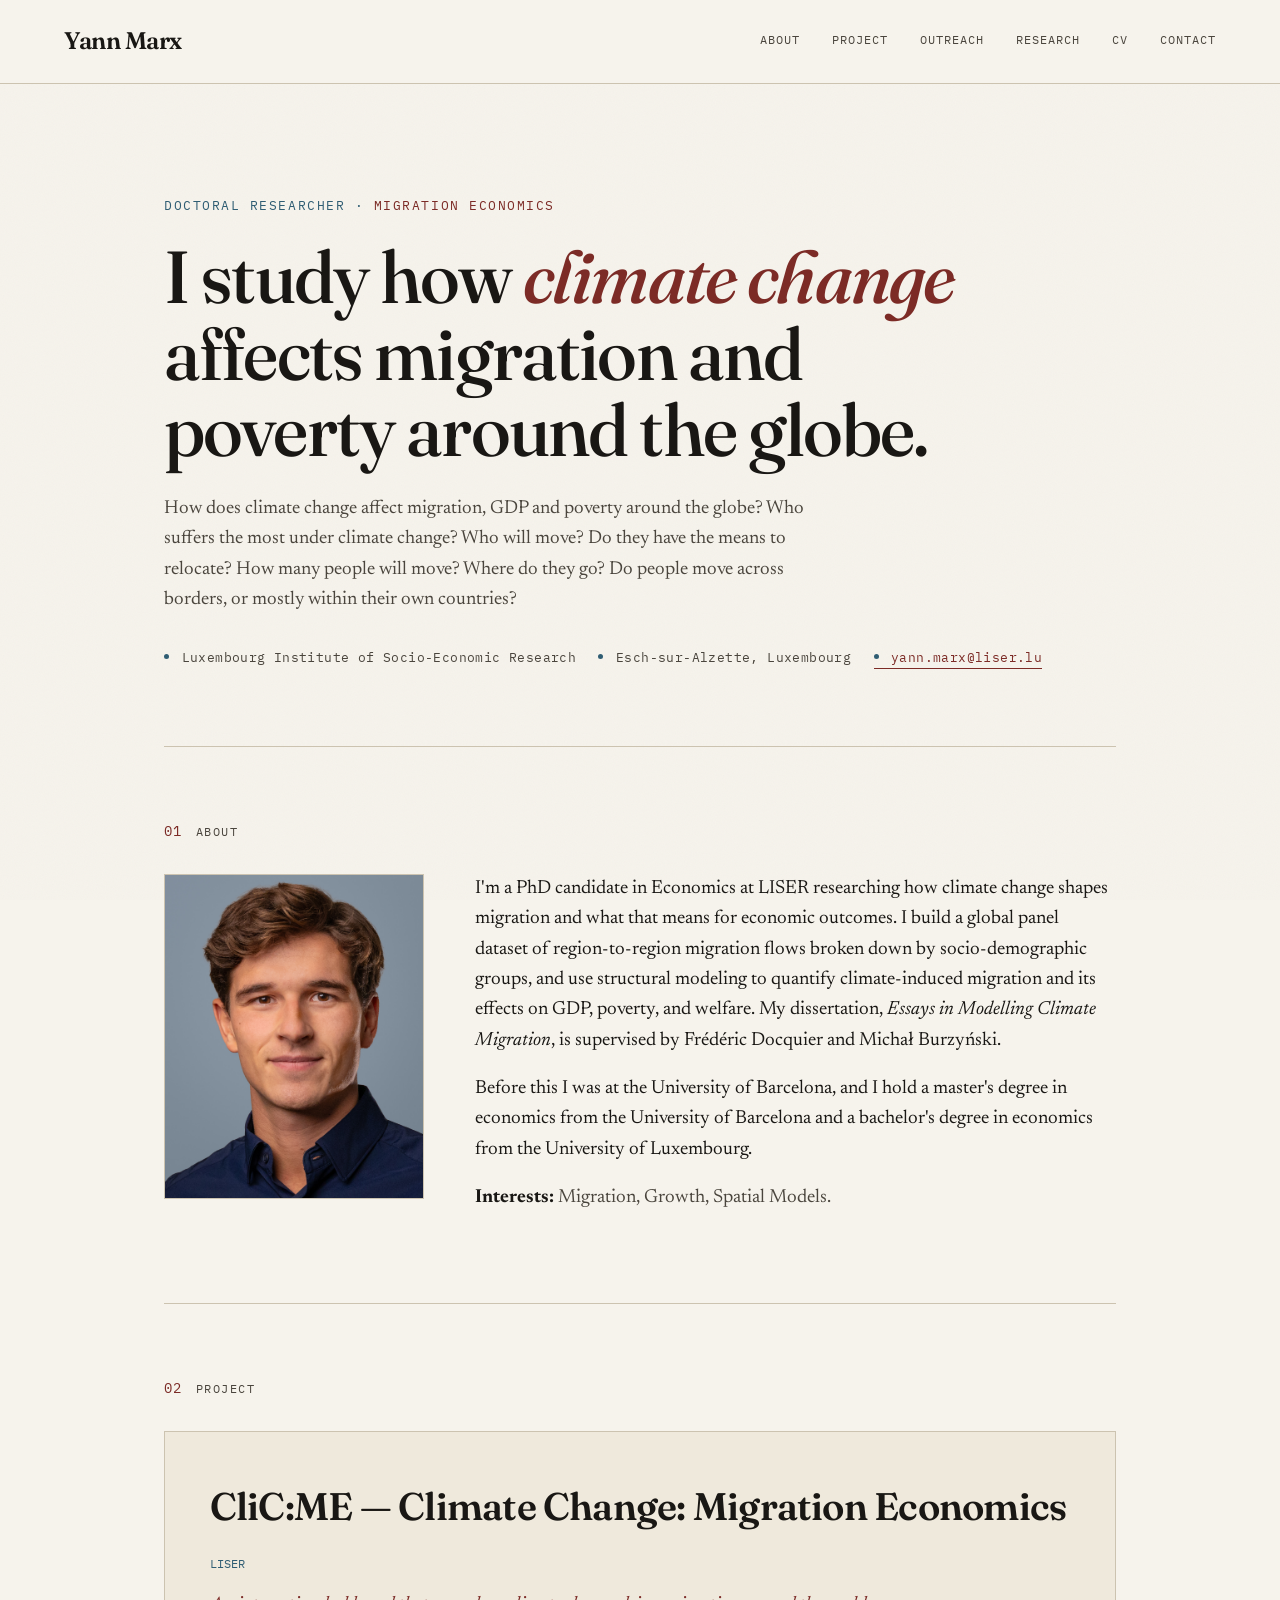
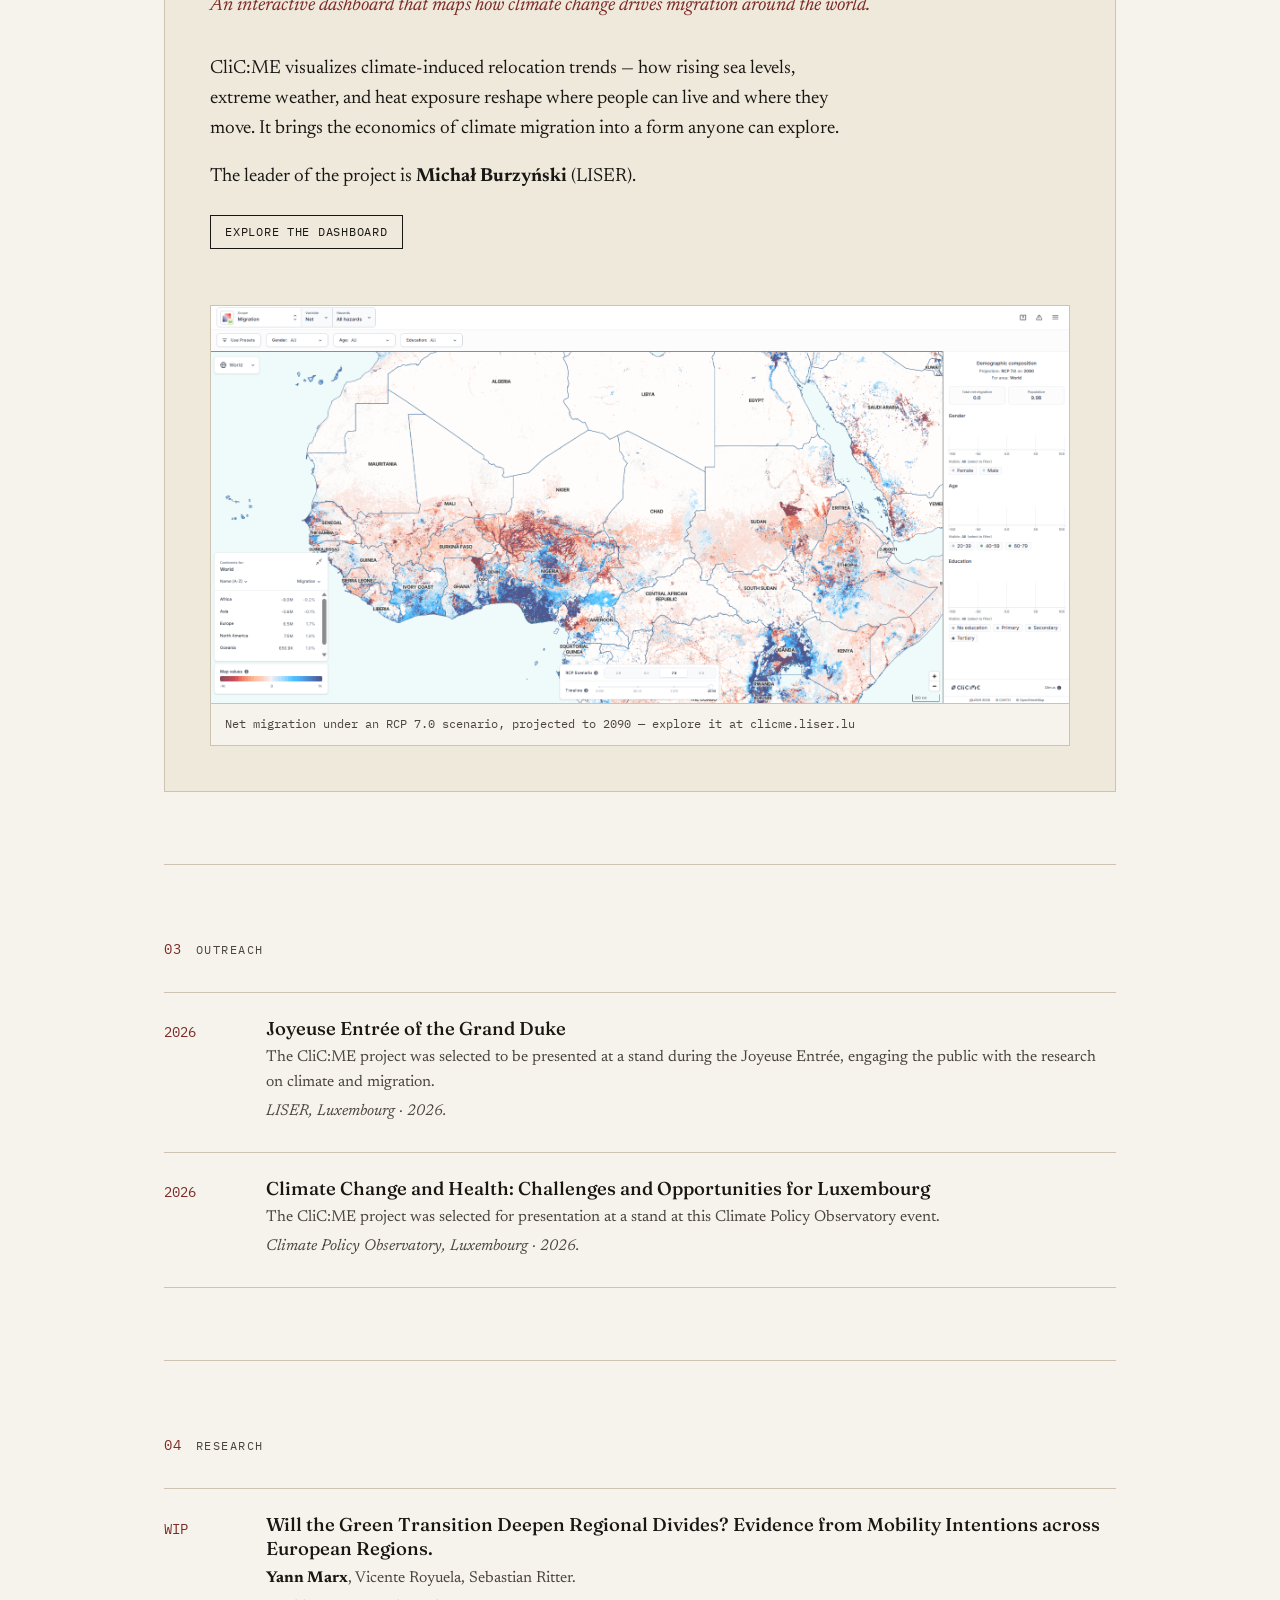
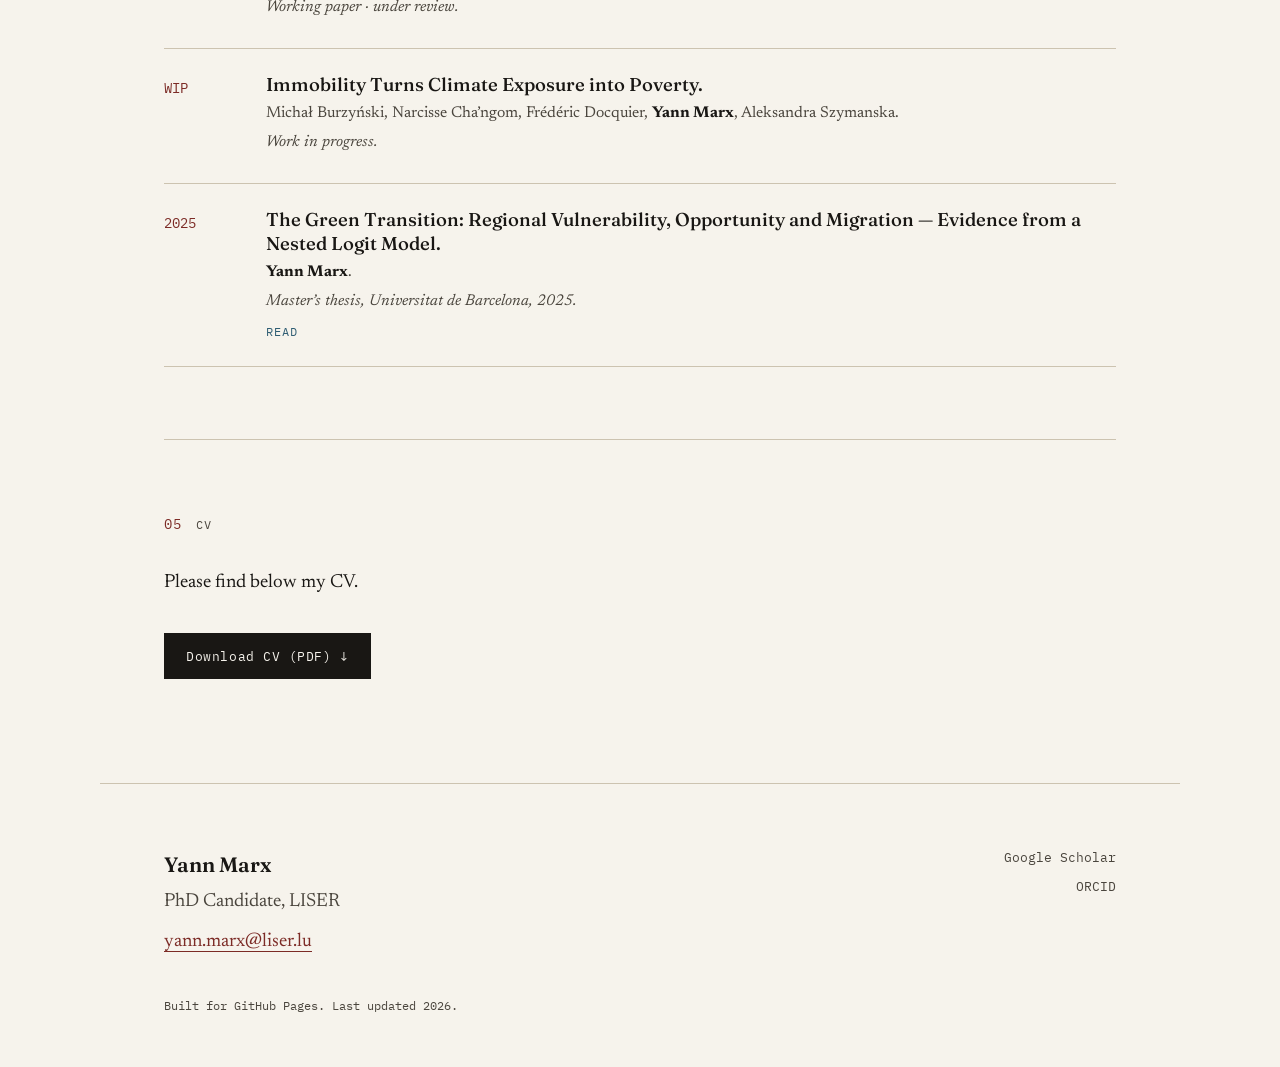
==== index.html @ b80917eb "Update project leader description in index.html" ====
<!DOCTYPE html>
<html lang="en">
<head>
  <meta charset="UTF-8" />
  <meta name="viewport" content="width=device-width, initial-scale=1.0" />
  <title>Yann Marx — Research</title>
  <meta name="description" content="Academic profile and research of Yann Marx." />
  <link rel="preconnect" href="https://fonts.googleapis.com" />
  <link rel="preconnect" href="https://fonts.gstatic.com" crossorigin />
  <link href="https://fonts.googleapis.com/css2?family=Fraunces:opsz,wght@9..144,400;9..144,500;9..144,600&family=Newsreader:ital,opsz,wght@0,6..72,400;0,6..72,500;1,6..72,400&family=IBM+Plex+Mono:wght@400;500&display=swap" rel="stylesheet" />
  <link rel="stylesheet" href="assets/css/style.css" />
</head>
<body>
  <div class="grain" aria-hidden="true"></div>

  <header class="site-head">
    <a class="wordmark" href="#top">Yann Marx<span class="dot"></span></a>
    <nav class="nav">
      <a href="#about">About</a>
      <a href="#project">Project</a>
      <a href="#outreach">Outreach</a>
      <a href="#publications">Research</a>
      <a href="#cv">CV</a>
      <a href="#contact">Contact</a>
    </nav>
  </header>

  <main id="top">

    <!-- HERO -->
    <section class="hero">
      <p class="eyebrow">Doctoral Researcher &middot; <span class="field">Migration Economics</span></p>
      <h1 class="display">
        I study how <em>climate&nbsp;change</em><br />
        affects migration and poverty around the globe.
      </h1>
      <p class="lede">
        How does climate change affect migration, GDP and poverty around the globe? Who suffers the most under climate change? Who will move? Do they have the means to relocate? How many people will move? Where do they go? Do people move across borders, or mostly within their own countries?
      </p>
      <div class="hero-meta">
        <span class="meta-item">Luxembourg Institute of Socio-Economic Research </span>
        <span class="meta-item">Esch-sur-Alzette, Luxembourg</span>
        <a class="meta-item link" href="mailto:yann.marx@liser.lu">yann.marx@liser.lu</a>
      </div>
    </section>

    <!-- ABOUT -->
    <section id="about" class="block">
      <div class="block-label"><span>01</span> About</div>
      <div class="block-body two-col">
        <div class="portrait">
          <img src="assets/img/portrait.jpg" alt="Portrait of Yann Marx" onerror="this.style.display='none';this.parentNode.classList.add('portrait--empty')" />
          <span class="portrait-fallback">Your photo &rarr;<br />assets/img/portrait.jpg</span>
        </div>
        <div class="prose">
          <p>
            I'm a PhD candidate in Economics at LISER researching how climate change shapes migration and what that means for economic outcomes.
            I build a global panel dataset of region-to-region migration flows broken down by socio-demographic groups, and use structural modeling to quantify climate-induced migration and its effects on GDP, poverty, and welfare.
            My dissertation, <em>Essays in Modelling Climate Migration</em>, is supervised by Fr&eacute;d&eacute;ric Docquier and Micha&#322; Burzy&#324;ski.
          </p>
          <p>
            Before this I was at the University of Barcelona, and I hold a master's degree in
            economics from the University of Barcelona and a bachelor's degree in economics from the University of Luxembourg.
          </p>
          <p class="interests">
            <strong>Interests:</strong> Migration, Growth, Spatial Models.
          </p>
        </div>
      </div>
    </section>

    <!-- FEATURED PROJECT -->
    <section id="project" class="block block--feature">
      <div class="block-label"><span>02</span> Project</div>
      <div class="feature-card">
        <div class="feature-head">
          <h2>CliC:ME &mdash; Climate Change: Migration Economics</h2>
          <p class="feature-status">LISER</p>
        </div>
        <p class="feature-lede">
          An interactive dashboard that maps how climate change drives migration around the world.
        </p>
        <div class="prose feature-prose">
          <p>
            CliC:ME visualizes climate-induced relocation trends &mdash; how rising sea
            levels, extreme weather, and heat exposure reshape where people can live and
            where they move. It brings the economics of climate migration into a form
            anyone can explore.
          </p>
          <p>
            The leader of the project is <strong>Micha&#322; Burzy&#324;ski</strong> (LISER).
          </p>
          <div class="feature-links">
            <a class="pill" href="https://clicme.liser.lu/">Explore the dashboard</a>
          </div>
        </div>
        <figure class="feature-figure feature-figure--wide">
          <a href="https://clicme.liser.lu/">
            <img src="assets/img/clicme.jpg" alt="The CliC:ME dashboard showing net migration across Africa under an RCP 7.0 climate scenario" onerror="this.parentNode.parentNode.classList.add('figure--empty')" />
          </a>
          <figcaption>Net migration under an RCP&nbsp;7.0 scenario, projected to 2090 &mdash; explore it at clicme.liser.lu</figcaption>
        </figure>
      </div>
    </section>

    <!-- OUTREACH -->
    <section id="outreach" class="block">
      <div class="block-label"><span>03</span> Outreach</div>
      <ol class="pub-list">
        <li class="pub media-item">
          <span class="pub-year">2026</span>
          <div class="pub-body">
            <p class="pub-title">Joyeuse Entr&eacute;e of the Grand Duke</p>
            <p class="pub-authors">The CliC:ME project was selected to be presented at a stand during the Joyeuse Entr&eacute;e, engaging the public with the research on climate and migration.</p>
            <p class="pub-venue">LISER, Luxembourg &middot; 2026.</p>
          </div>
        </li>
        <li class="pub media-item">
          <span class="pub-year">2026</span>
          <div class="pub-body">
            <p class="pub-title">Climate Change and Health: Challenges and Opportunities for Luxembourg</p>
            <p class="pub-authors">The CliC:ME project was selected for presentation at a stand at this Climate Policy Observatory event.</p>
            <p class="pub-venue">Climate Policy Observatory, Luxembourg &middot; 2026.</p>
          </div>
        </li>
      </ol>
    </section>

    <!-- PUBLICATIONS -->
    <section id="publications" class="block">
      <div class="block-label"><span>04</span> Research</div>
      <ol class="pub-list">
        <li class="pub">
          <span class="pub-year">WIP</span>
          <div class="pub-body">
            <p class="pub-title">Will the Green Transition Deepen Regional Divides? Evidence from Mobility Intentions across European Regions.</p>
            <p class="pub-authors"><strong>Yann Marx</strong>, Vicente Royuela, Sebastian Ritter.</p>
            <p class="pub-venue">Working paper &middot; under review.</p>
          </div>
        </li>
        <li class="pub">
          <span class="pub-year">WIP</span>
          <div class="pub-body">
            <p class="pub-title">Immobility Turns Climate Exposure into Poverty.</p>
            <p class="pub-authors">Micha&#322; Burzy&#324;ski, Narcisse Cha&rsquo;ngom, Fr&eacute;d&eacute;ric Docquier, <strong>Yann Marx</strong>, Aleksandra Szymanska.</p>
            <p class="pub-venue">Work in progress.</p>
          </div>
        </li>
        <li class="pub">
          <span class="pub-year">2025</span>
          <div class="pub-body">
            <p class="pub-title">The Green Transition: Regional Vulnerability, Opportunity and Migration &mdash; Evidence from a Nested Logit Model.</p>
            <p class="pub-authors"><strong>Yann Marx</strong>.</p>
            <p class="pub-venue">Master&rsquo;s thesis, Universitat de Barcelona, 2025.</p>
            <div class="pub-links"><a href="https://hdl.handle.net/2445/221702">Read</a></div>
          </div>
        </li>
      </ol>
    </section>

    <!-- CV -->
    <section id="cv" class="block block--cv">
      <div class="block-label"><span>05</span> CV</div>
      <div class="block-body">
        <p class="prose">
          Please find below my CV.
        </p>
        <a class="download" href="assets/pdf/cv.pdf">Download CV (PDF) &darr;</a>
      </div>
    </section>

  </main>

  <footer id="contact" class="site-foot">
    <div class="foot-grid">
      <div>
        <p class="foot-name">Yann Marx</p>
        <p class="foot-line">PhD Candidate, LISER</p>
        <a class="foot-mail" href="mailto:yann.marx@liser.lu">yann.marx@liser.lu</a>
      </div>
      <nav class="foot-links">
        <a href="https://scholar.google.com/citations?user=q0lCUNcAAAAJ&hl=en">Google Scholar</a>
        <a href="https://orcid.org/0009-0007-8915-7512">ORCID</a>
      </nav>
    </div>
    <p class="colophon">Built for GitHub Pages. Last updated 2026.</p>
  </footer>

  <script>
    document.querySelectorAll('.nav a, .foot-links a[href^="#"]').forEach(a => {
      a.addEventListener('click', e => {
        const id = a.getAttribute('href');
        if (id.length > 1 && document.querySelector(id)) {
          e.preventDefault();
          document.querySelector(id).scrollIntoView({ behavior: 'smooth' });
        }
      });
    });
  </script>
</body>
</html>
---- assets/css/style.css ----
/* ============================================================
   Palette — "field notebook": ink, oxblood, paper, sky-marginalia
   ============================================================ */
:root {
  --paper:      #f6f3ec;
  --paper-2:    #efe9dc;
  --ink:        #191714;
  --ink-soft:   #4a453d;
  --oxblood:    #7c2b26;
  --marginalia: #2f5d73;
  --rule:       #ccc3b0;
  --measure:    64ch;
}

* { box-sizing: border-box; }

html { scroll-behavior: smooth; }

body {
  margin: 0;
  background: var(--paper);
  color: var(--ink);
  font-family: "Newsreader", Georgia, serif;
  font-size: 19px;
  line-height: 1.6;
  -webkit-font-smoothing: antialiased;
}

/* subtle paper grain */
.grain {
  position: fixed; inset: 0; pointer-events: none; z-index: 0; opacity: .035;
  background-image: url("data:image/svg+xml,%3Csvg xmlns='http://www.w3.org/2000/svg' width='120' height='120'%3E%3Cfilter id='n'%3E%3CfeTurbulence type='fractalNoise' baseFrequency='.9' numOctaves='2'/%3E%3C/filter%3E%3Crect width='100%25' height='100%25' filter='url(%23n)'/%3E%3C/svg%3E");
}

main, .site-head, .site-foot { position: relative; z-index: 1; }

/* ---------- Header ---------- */
.site-head {
  display: flex; align-items: center; justify-content: space-between;
  padding: 1.4rem clamp(1.2rem, 5vw, 4rem);
  border-bottom: 1px solid var(--rule);
  position: sticky; top: 0;
  background: color-mix(in oklab, var(--paper) 88%, transparent);
  backdrop-filter: blur(6px);
}
.wordmark {
  font-family: "Fraunces", serif; font-weight: 600; font-size: 1.5rem;
  letter-spacing: -.02em; color: var(--ink); text-decoration: none;
}
.wordmark .dot { color: var(--oxblood); }
.nav { display: flex; gap: clamp(.9rem, 2.5vw, 2rem); flex-wrap: wrap; }
.nav a {
  font-family: "IBM Plex Mono", monospace; font-size: .78rem;
  text-transform: uppercase; letter-spacing: .08em;
  color: var(--ink-soft); text-decoration: none; padding-bottom: 2px;
  border-bottom: 1px solid transparent; transition: .2s;
}
.nav a:hover { color: var(--oxblood); border-color: var(--oxblood); }

/* ---------- Layout shell ---------- */
main { max-width: 1080px; margin: 0 auto; padding: 0 clamp(1.2rem, 5vw, 4rem); }

/* ---------- Hero ---------- */
.hero { padding: clamp(3.5rem, 9vw, 7rem) 0 clamp(3rem, 6vw, 5rem); }
.eyebrow {
  font-family: "IBM Plex Mono", monospace; font-size: .8rem;
  text-transform: uppercase; letter-spacing: .12em; color: var(--marginalia);
  margin: 0 0 1.4rem;
}
.eyebrow .field { color: var(--oxblood); }
.display {
  font-family: "Fraunces", serif; font-weight: 500;
  font-size: clamp(2.4rem, 6.5vw, 4.6rem); line-height: 1.04;
  letter-spacing: -.025em; margin: 0 0 1.6rem; max-width: 18ch;
}
.display em { font-style: italic; color: var(--oxblood); }
.lede { max-width: var(--measure); font-size: 1.18rem; color: var(--ink-soft); margin: 0 0 2rem; }
.hero-meta { display: flex; flex-wrap: wrap; gap: 1.4rem; }
.meta-item {
  font-family: "IBM Plex Mono", monospace; font-size: .82rem;
  letter-spacing: .03em; color: var(--ink-soft);
  padding-left: 1.1rem; position: relative;
}
.meta-item::before { content: ""; position: absolute; left: 0; top: .55em; width: 5px; height: 5px; background: var(--marginalia); border-radius: 50%; }
.meta-item.link { color: var(--oxblood); text-decoration: none; border-bottom: 1px solid currentColor; }

/* ---------- Blocks ---------- */
.block { padding: clamp(2.6rem, 6vw, 4.5rem) 0; border-top: 1px solid var(--rule); }
.block-label {
  font-family: "IBM Plex Mono", monospace; font-size: .78rem;
  text-transform: uppercase; letter-spacing: .12em; color: var(--ink-soft);
  margin-bottom: 2rem; display: flex; align-items: baseline; gap: .8rem;
}
.block-label span { color: var(--oxblood); font-size: .9rem; }
.prose { max-width: var(--measure); }
.prose p { margin: 0 0 1.1rem; }
.interests { font-family: "Newsreader", serif; color: var(--ink-soft); }
.interests strong { color: var(--ink); }

/* two-column about */
.two-col { display: grid; grid-template-columns: minmax(0, 260px) 1fr; gap: clamp(1.5rem, 4vw, 3.5rem); align-items: start; }
.portrait { position: relative; aspect-ratio: 4/5; background: var(--paper-2); border: 1px solid var(--rule); overflow: hidden; }
.portrait img { width: 100%; height: 100%; object-fit: cover; display: block; }
.portrait-fallback {
  position: absolute; inset: 0; display: none; align-items: center; justify-content: center; text-align: center;
  font-family: "IBM Plex Mono", monospace; font-size: .72rem; color: var(--ink-soft); padding: 1rem; line-height: 1.6;
}
.portrait--empty .portrait-fallback { display: flex; }

/* ---------- Featured project ---------- */
.block--feature .feature-card {
  background: var(--paper-2); border: 1px solid var(--rule);
  padding: clamp(1.6rem, 4vw, 2.8rem);
}
.feature-head { display: flex; align-items: baseline; justify-content: space-between; gap: 1rem; flex-wrap: wrap; }
.feature-head h2 { font-family: "Fraunces", serif; font-weight: 600; font-size: clamp(1.6rem, 3.5vw, 2.4rem); letter-spacing: -.02em; margin: 0; }
.feature-status { font-family: "IBM Plex Mono", monospace; font-size: .78rem; color: var(--marginalia); margin: 0; }
.feature-lede { font-size: 1.24rem; font-style: italic; color: var(--oxblood); max-width: var(--measure); margin: 1rem 0 2rem; }
.feature-grid { display: grid; grid-template-columns: 1fr 1fr; gap: clamp(1.5rem, 4vw, 3rem); align-items: start; }
.feature-links { display: flex; gap: .6rem; flex-wrap: wrap; margin-top: 1.4rem; }
.pill {
  font-family: "IBM Plex Mono", monospace; font-size: .76rem; text-transform: uppercase; letter-spacing: .06em;
  text-decoration: none; color: var(--ink); border: 1px solid var(--ink); padding: .4rem .9rem; transition: .2s;
}
.pill:hover { background: var(--ink); color: var(--paper); }
.feature-figure { margin: 0; border: 1px solid var(--rule); background: var(--paper); }
.feature-figure img { width: 100%; display: block; }
.feature-figure figcaption { font-family: "IBM Plex Mono", monospace; font-size: .72rem; color: var(--ink-soft); padding: .7rem .9rem; border-top: 1px solid var(--rule); }
.figure--empty img { display: none; }
.figure--empty figcaption { min-height: 160px; display: flex; align-items: center; }

/* ---------- Publications ---------- */
.pub-list { list-style: none; margin: 0; padding: 0; }
.pub { display: grid; grid-template-columns: 5rem 1fr; gap: 1.4rem; padding: 1.5rem 0; border-bottom: 1px solid var(--rule); }
.pub:first-child { border-top: 1px solid var(--rule); }
.pub-year { font-family: "IBM Plex Mono", monospace; font-size: .9rem; color: var(--oxblood); padding-top: .2rem; }
.pub-body p { margin: 0 0 .25rem; }
.pub-title { font-family: "Fraunces", serif; font-weight: 500; font-size: 1.16rem; line-height: 1.3; }
.pub-authors { color: var(--ink-soft); font-size: .98rem; }
.pub-authors strong { color: var(--ink); }
.pub-venue { font-style: italic; color: var(--ink-soft); font-size: .98rem; }
.pub-links { display: flex; gap: 1rem; margin-top: .5rem; }
.pub-links a { font-family: "IBM Plex Mono", monospace; font-size: .74rem; text-transform: uppercase; letter-spacing: .06em; color: var(--marginalia); text-decoration: none; border-bottom: 1px solid transparent; }
.pub-links a:hover { border-color: var(--marginalia); }

/* ---------- CV ---------- */
.download {
  display: inline-block; margin-top: 1rem; font-family: "IBM Plex Mono", monospace;
  font-size: .82rem; letter-spacing: .04em; text-decoration: none;
  color: var(--paper); background: var(--ink); padding: .8rem 1.4rem; transition: .2s;
}
.download:hover { background: var(--oxblood); }

/* ---------- Footer ---------- */
.site-foot { border-top: 1px solid var(--rule); margin-top: 2rem; padding: clamp(2.5rem, 6vw, 4rem) clamp(1.2rem, 5vw, 4rem) 2.5rem; max-width: 1080px; margin-left: auto; margin-right: auto; }
.foot-grid { display: flex; justify-content: space-between; gap: 2rem; flex-wrap: wrap; }
.foot-name { font-family: "Fraunces", serif; font-weight: 600; font-size: 1.3rem; margin: 0 0 .3rem; }
.foot-line { color: var(--ink-soft); margin: 0 0 .6rem; }
.foot-mail { color: var(--oxblood); text-decoration: none; border-bottom: 1px solid currentColor; }
.foot-links { display: flex; flex-direction: column; gap: .5rem; align-items: flex-end; }
.foot-links a { font-family: "IBM Plex Mono", monospace; font-size: .8rem; color: var(--ink-soft); text-decoration: none; }
.foot-links a:hover { color: var(--oxblood); }
.colophon { font-family: "IBM Plex Mono", monospace; font-size: .72rem; color: var(--ink-soft); margin-top: 2.5rem; }

/* ---------- Responsive ---------- */
@media (max-width: 720px) {
  body { font-size: 18px; }
  .two-col { grid-template-columns: 1fr; }
  .portrait { max-width: 220px; }
  .feature-grid { grid-template-columns: 1fr; }
  .pub { grid-template-columns: 3.5rem 1fr; gap: 1rem; }
  .foot-links { align-items: flex-start; }
}

@media (prefers-reduced-motion: reduce) {
  html { scroll-behavior: auto; }
  * { transition: none !important; }
}

/* keyboard focus */
a:focus-visible { outline: 2px solid var(--marginalia); outline-offset: 3px; }

/* full-width figure inside a feature card */
.feature-prose { max-width: var(--measure); }
.feature-figure--wide { margin-top: 3.5rem; }
.feature-figure--wide img { width: 100%; height: auto; display: block; }
.feature-figure--wide a { display: block; }
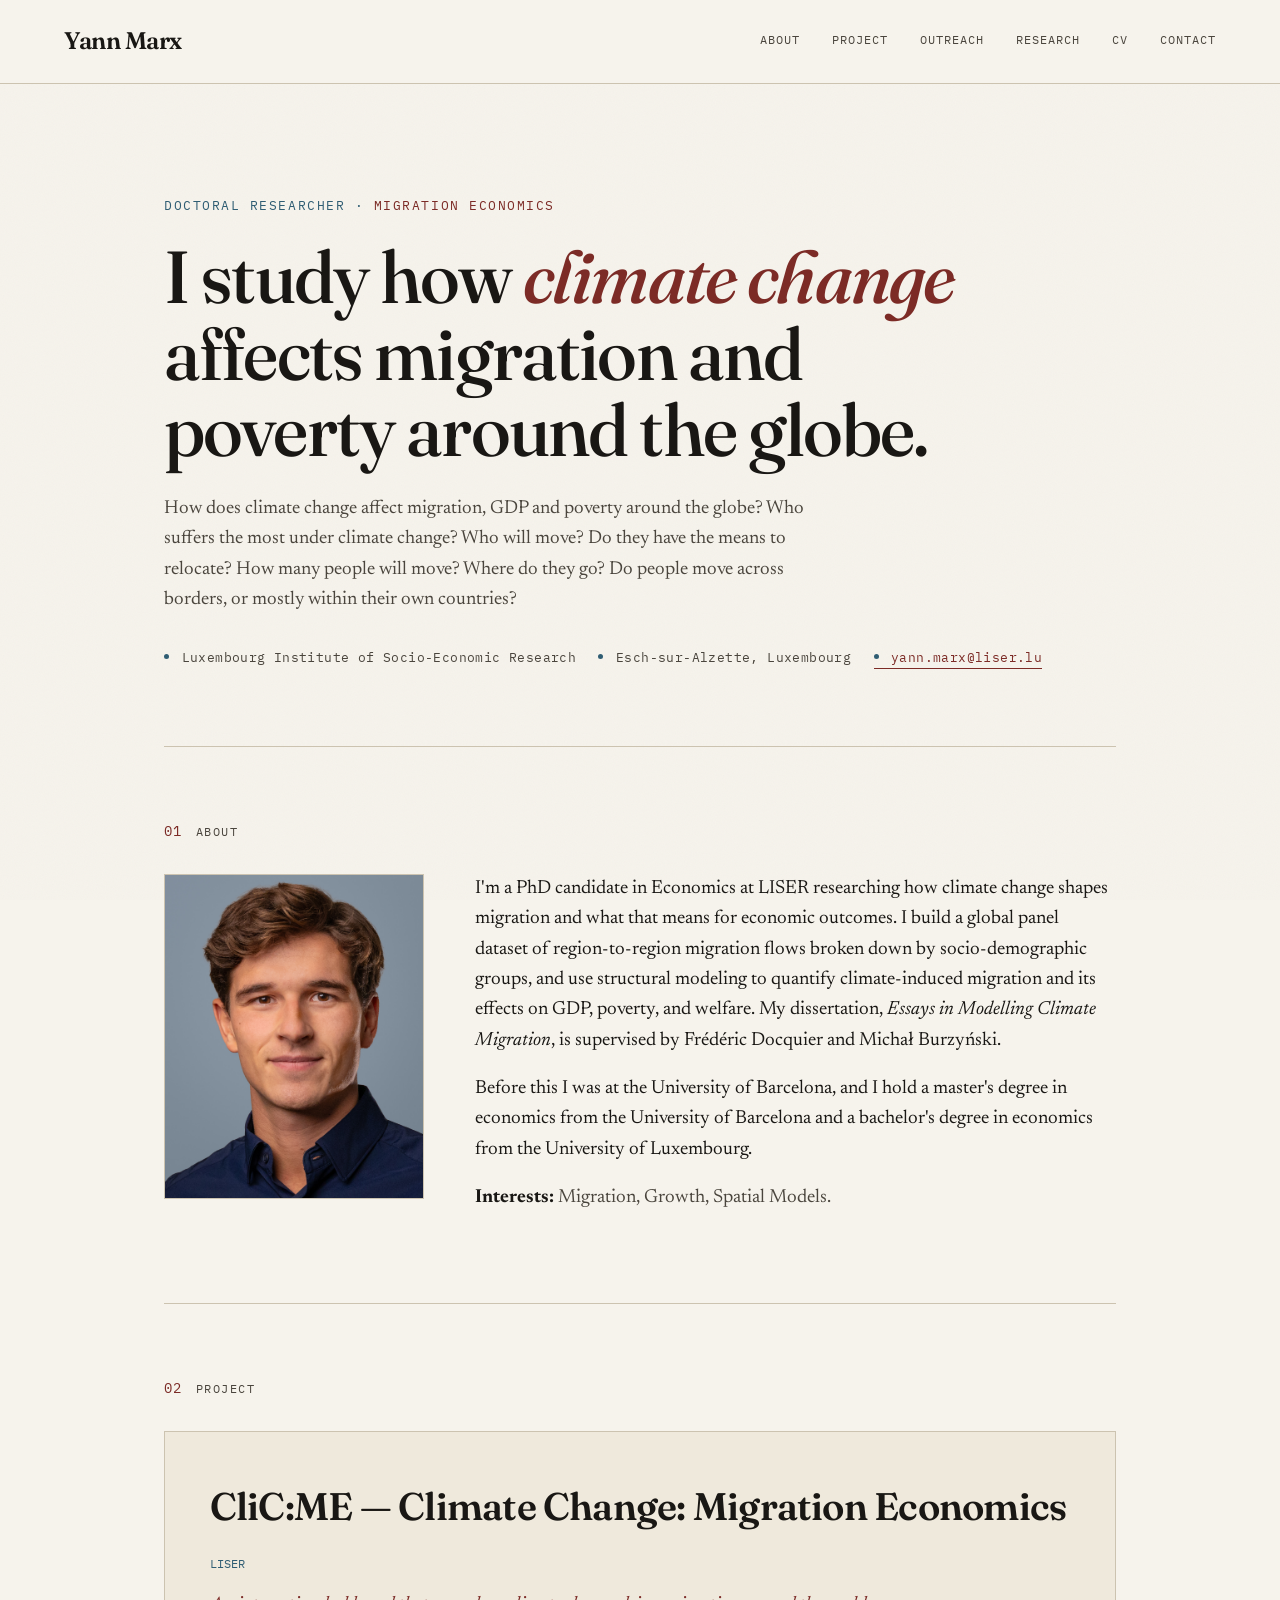
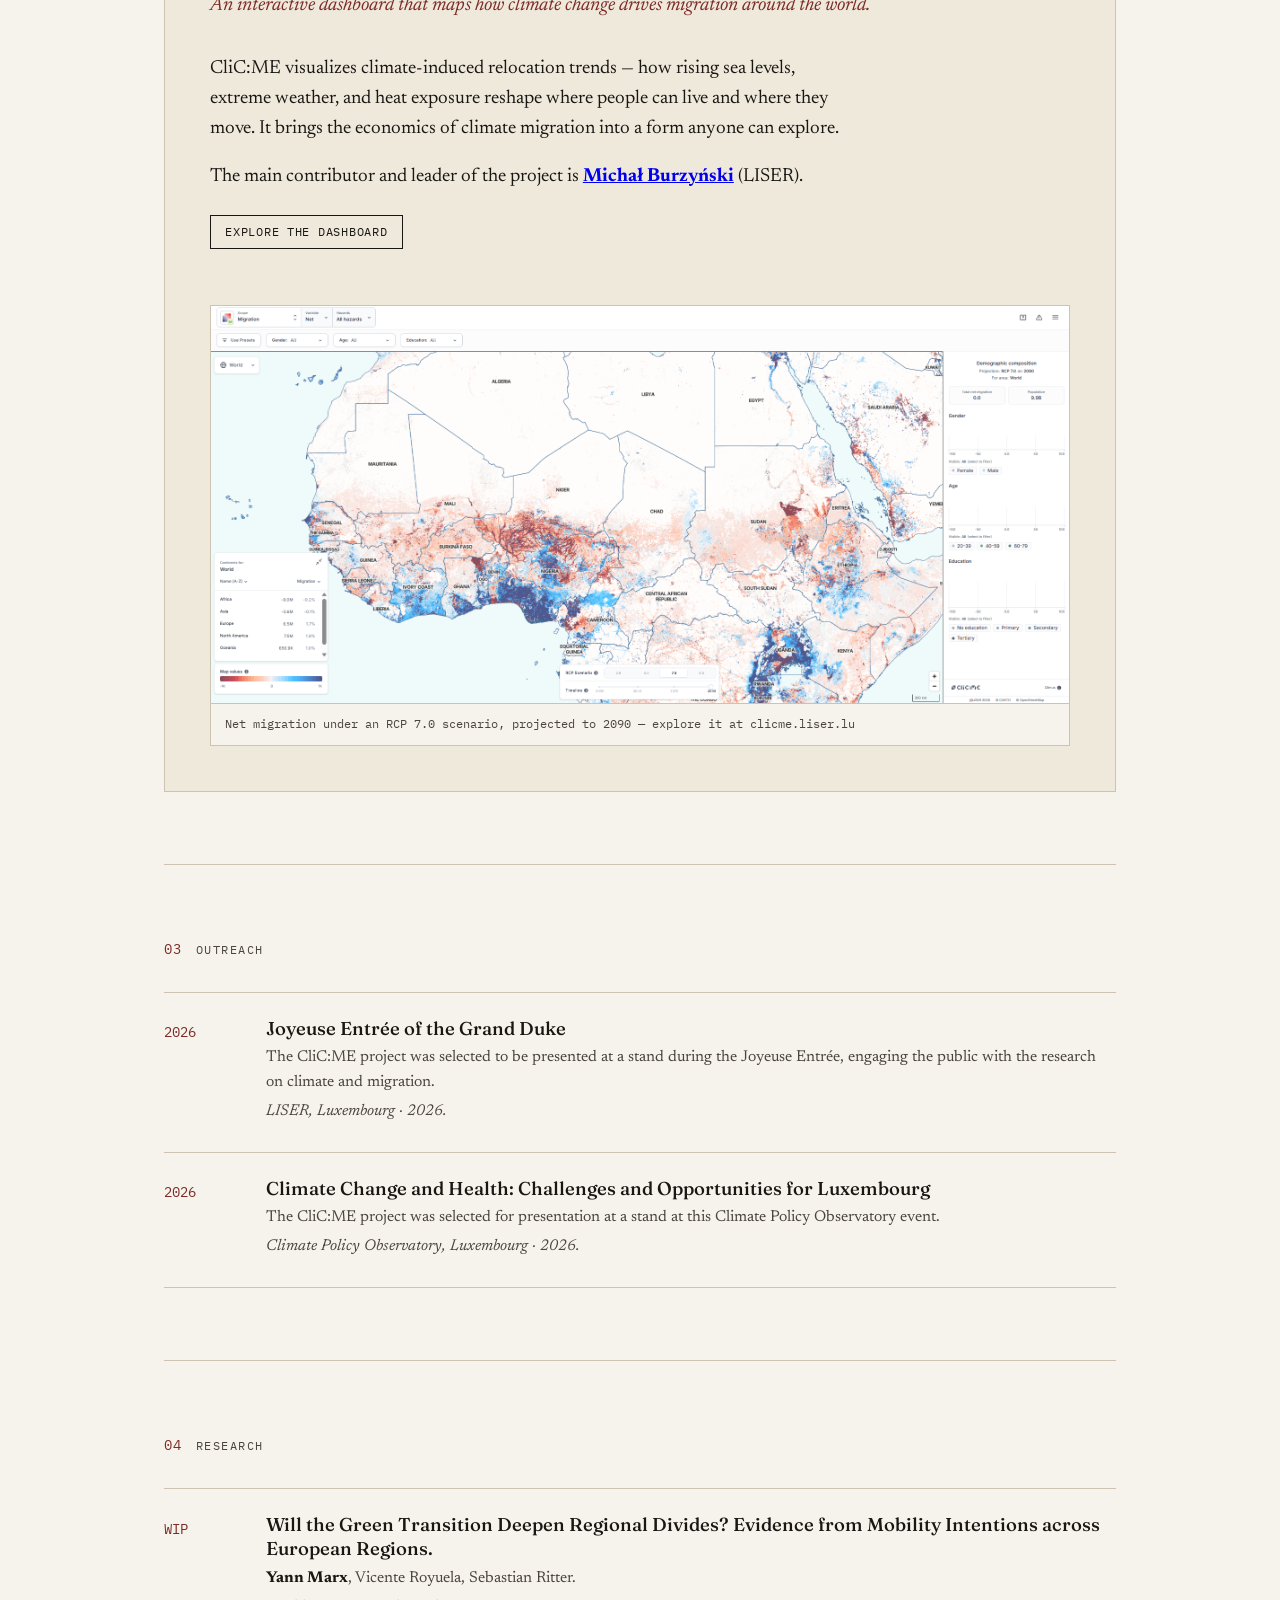
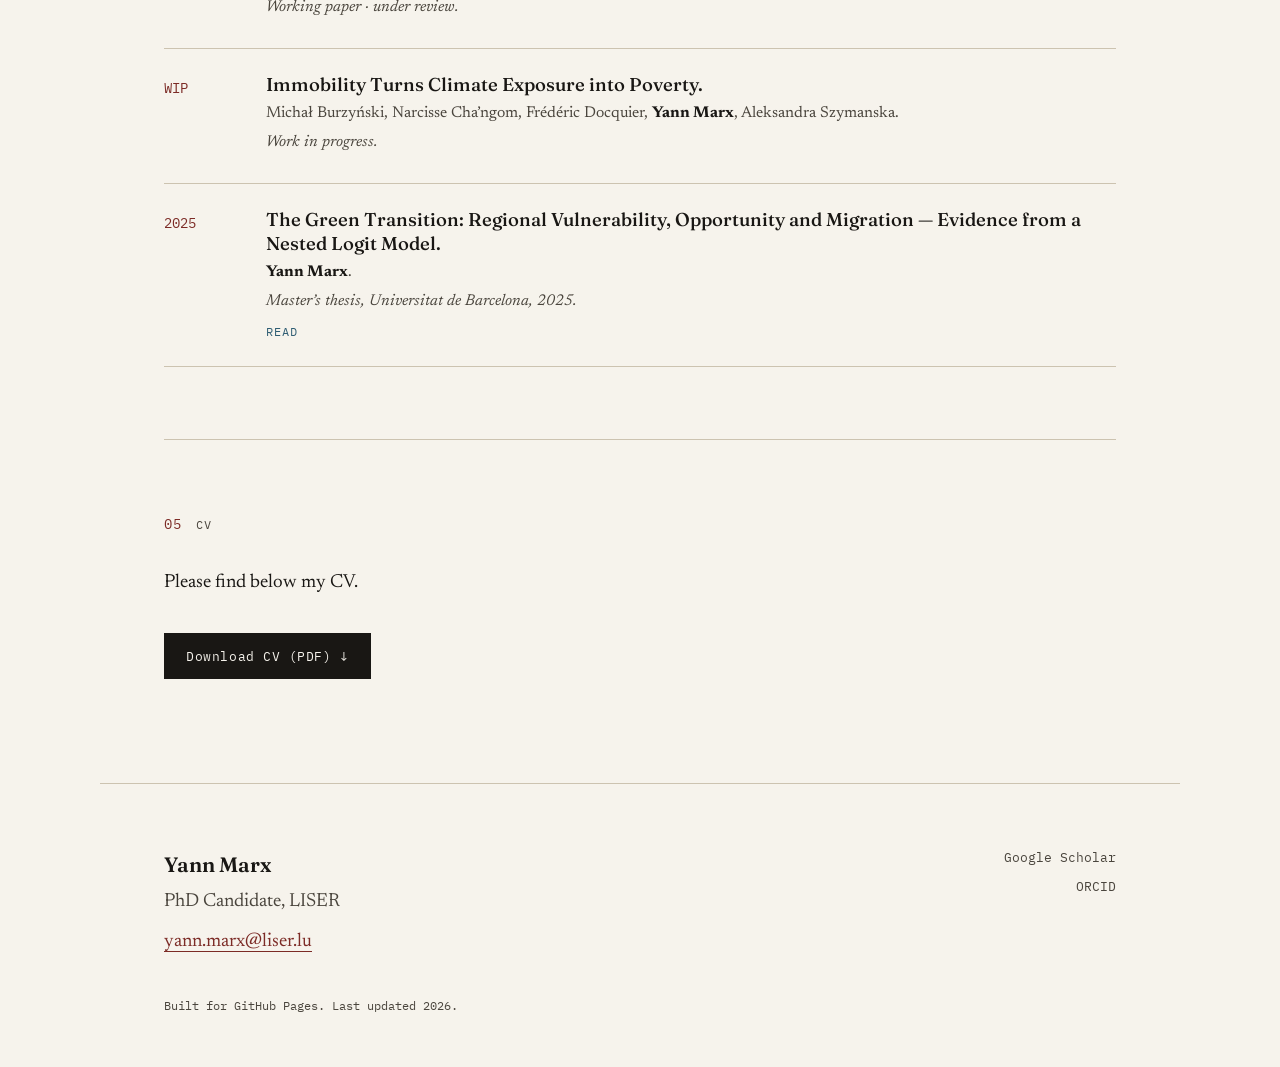
==== commit 8c6ff5e2: "Update index.html" ====
--- a/index.html
+++ b/index.html
@@ -88,7 +88,7 @@
             anyone can explore.
           </p>
           <p>
-            The leader of the project is <strong>Micha&#322; Burzy&#324;ski</strong> (LISER).
+            The main contributor and leader of the project is <a href="https://sites.google.com/site/mpburzynski/" target="_blank" rel="noopener"><strong>Micha&#322; Burzy&#324;ski</strong></a> (LISER).
           </p>
           <div class="feature-links">
             <a class="pill" href="https://clicme.liser.lu/">Explore the dashboard</a>
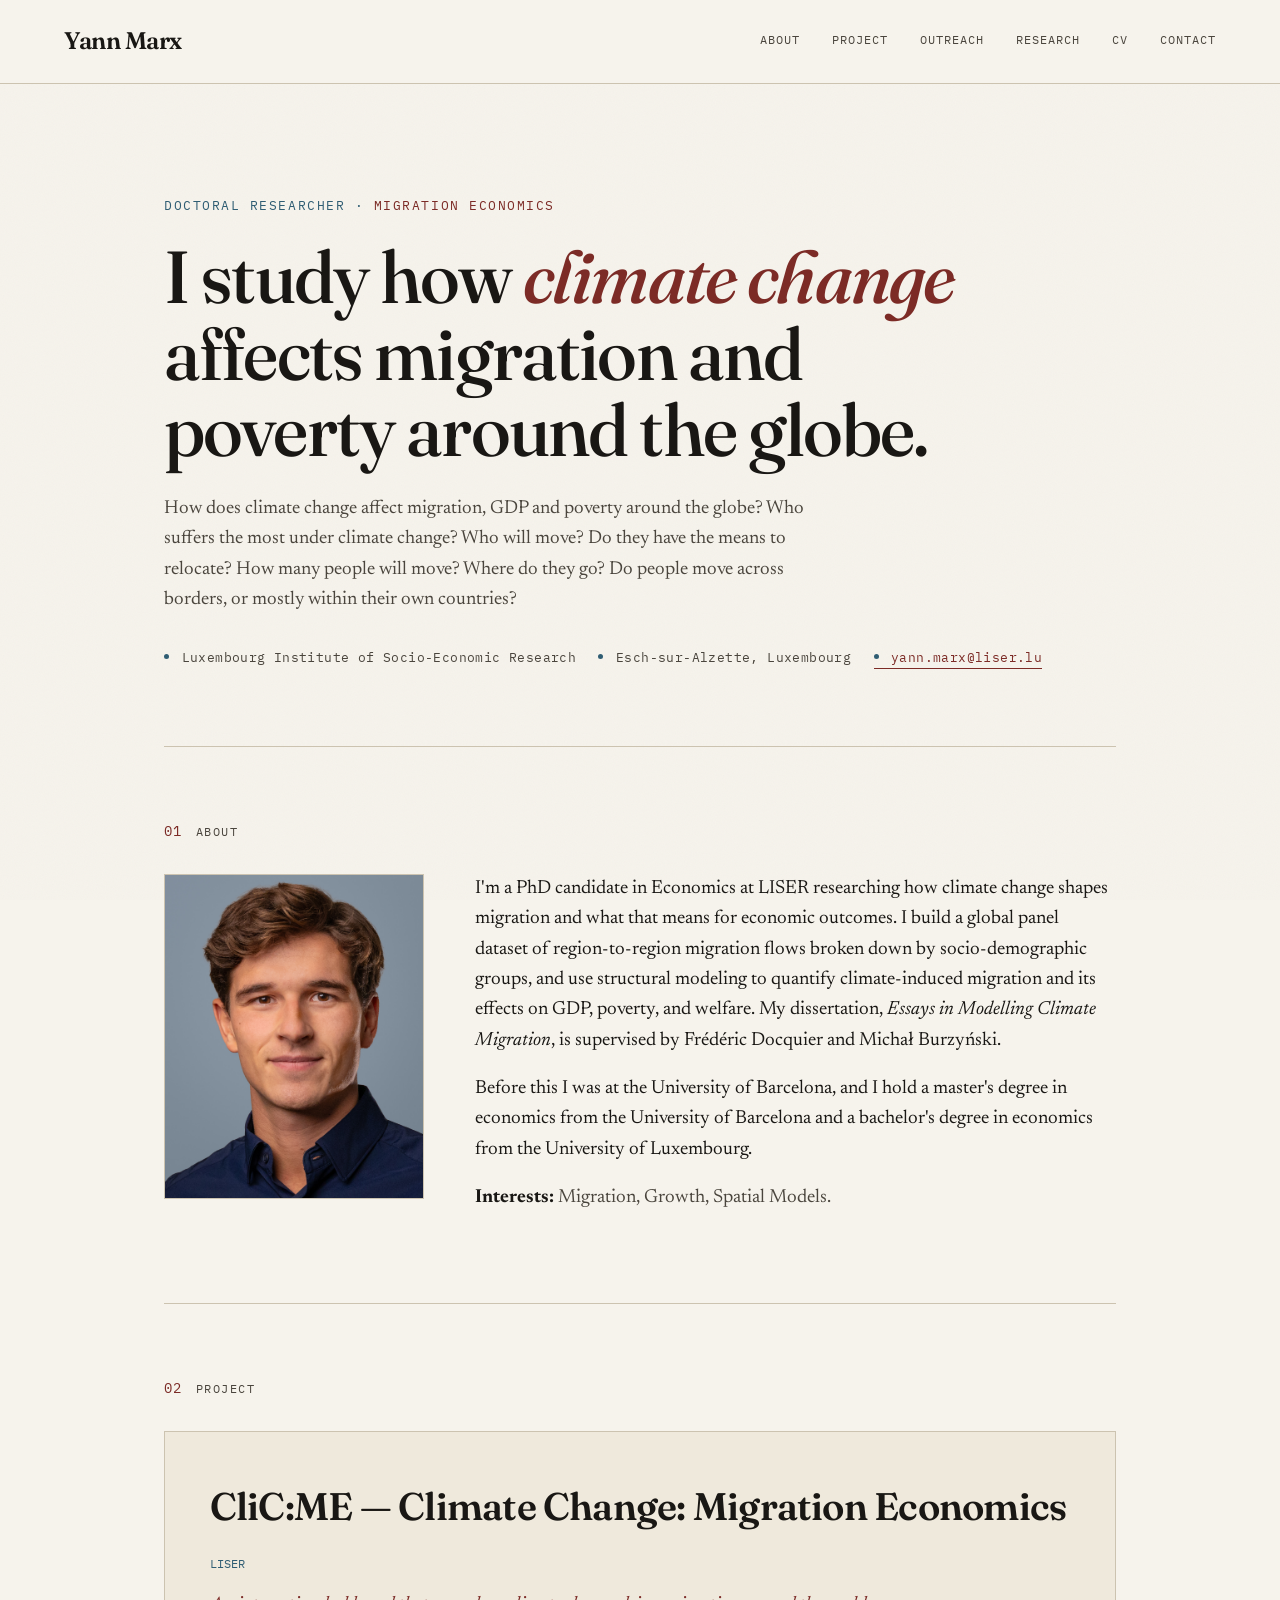
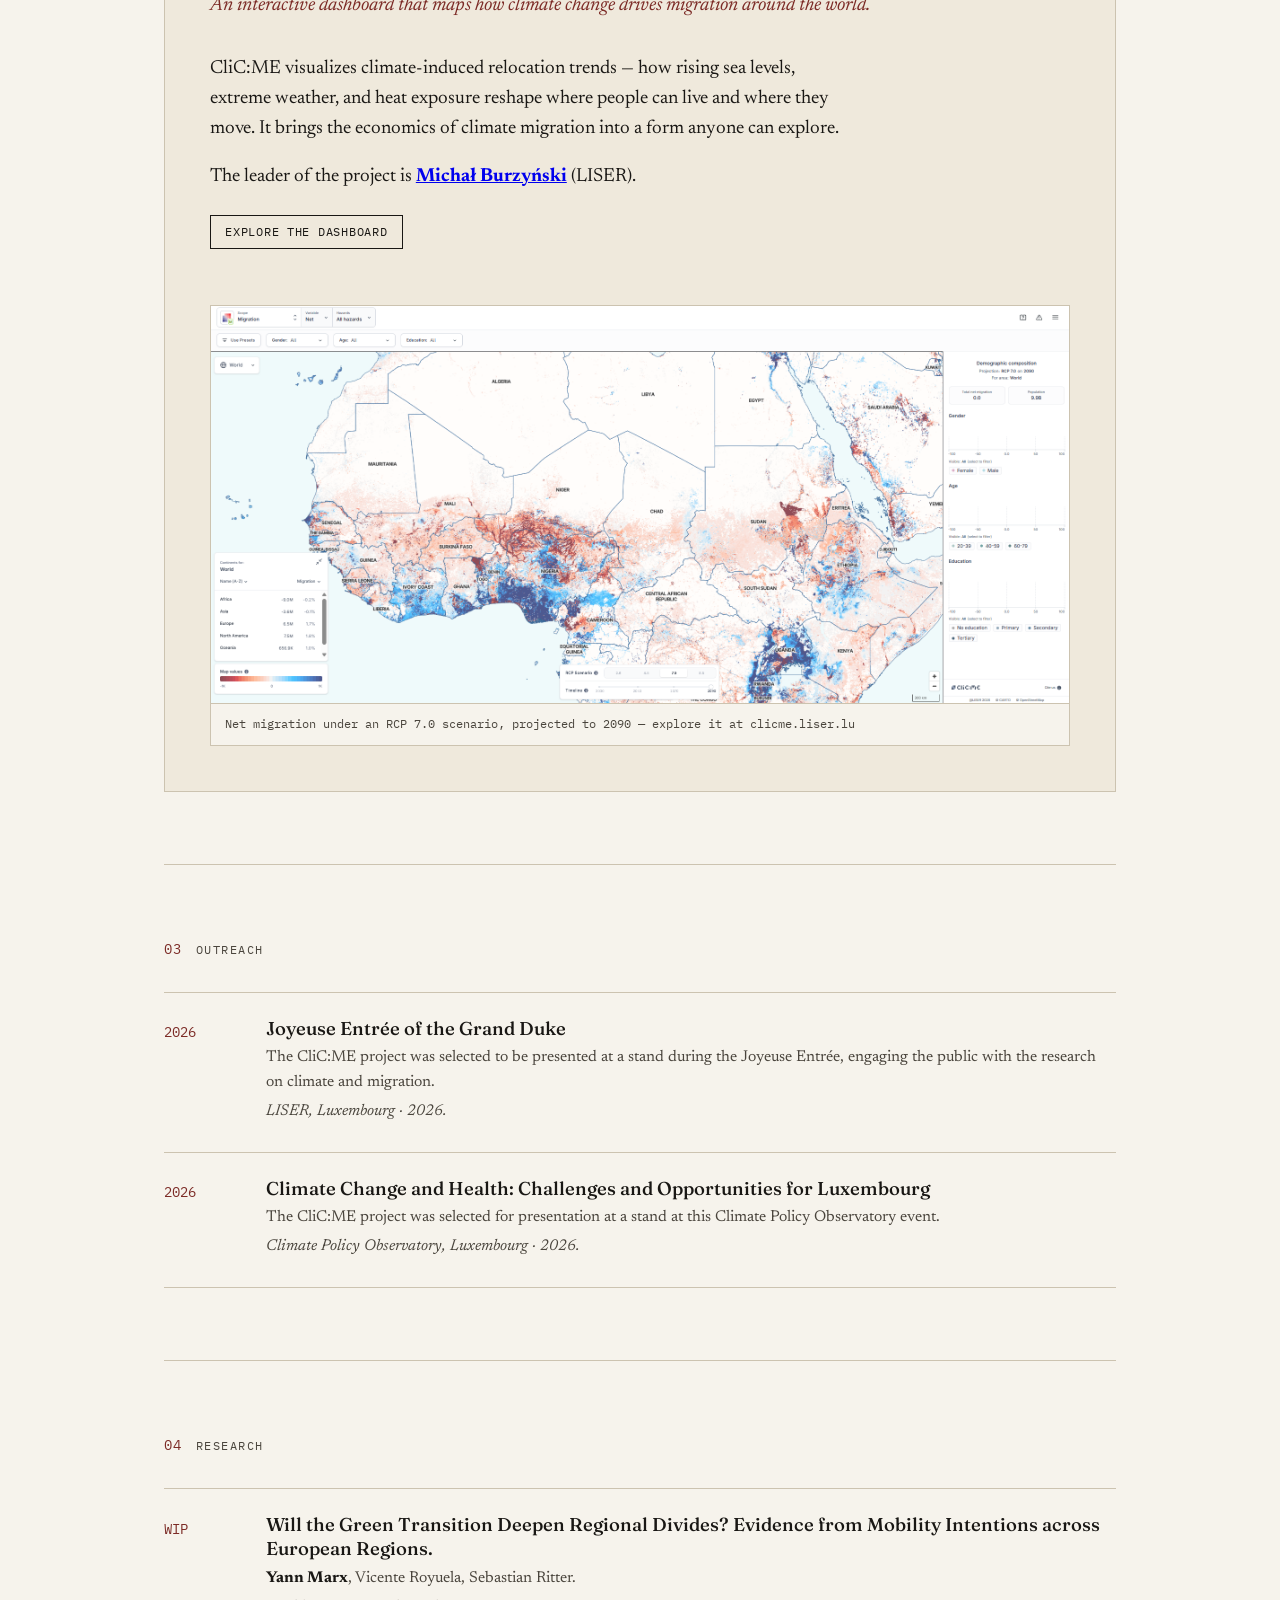
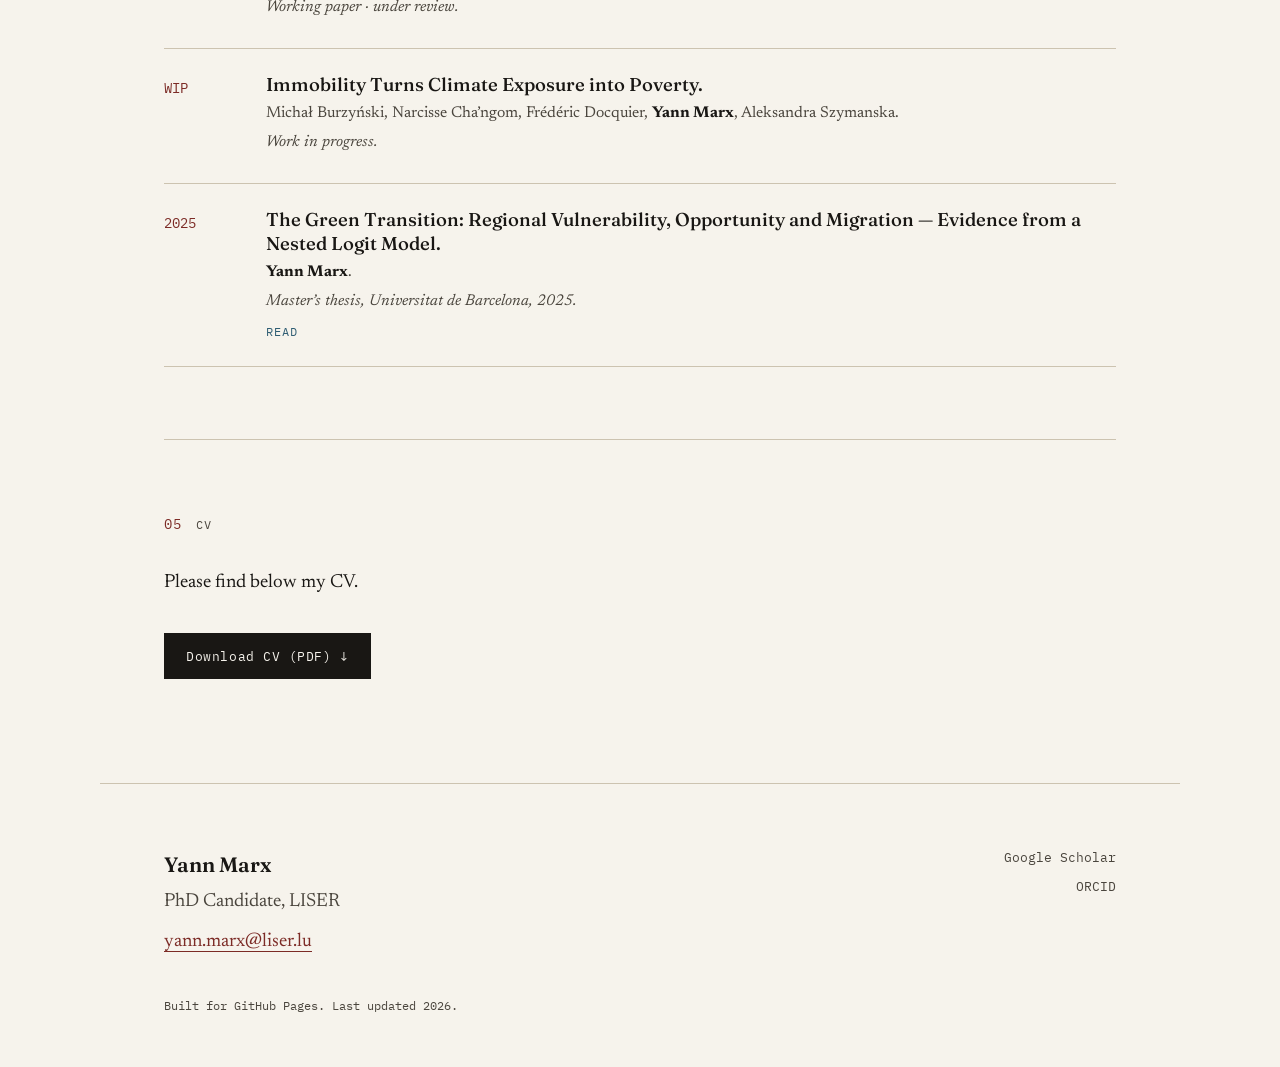
==== commit 61d65ab8: "Update index.html" ====
--- a/index.html
+++ b/index.html
@@ -88,7 +88,7 @@
             anyone can explore.
           </p>
           <p>
-            The main contributor and leader of the project is <a href="https://sites.google.com/site/mpburzynski/" target="_blank" rel="noopener"><strong>Micha&#322; Burzy&#324;ski</strong></a> (LISER).
+            The leader of the project is <a href="https://sites.google.com/site/mpburzynski/" target="_blank" rel="noopener"><strong>Micha&#322; Burzy&#324;ski</strong></a> (LISER).
           </p>
           <div class="feature-links">
             <a class="pill" href="https://clicme.liser.lu/">Explore the dashboard</a>
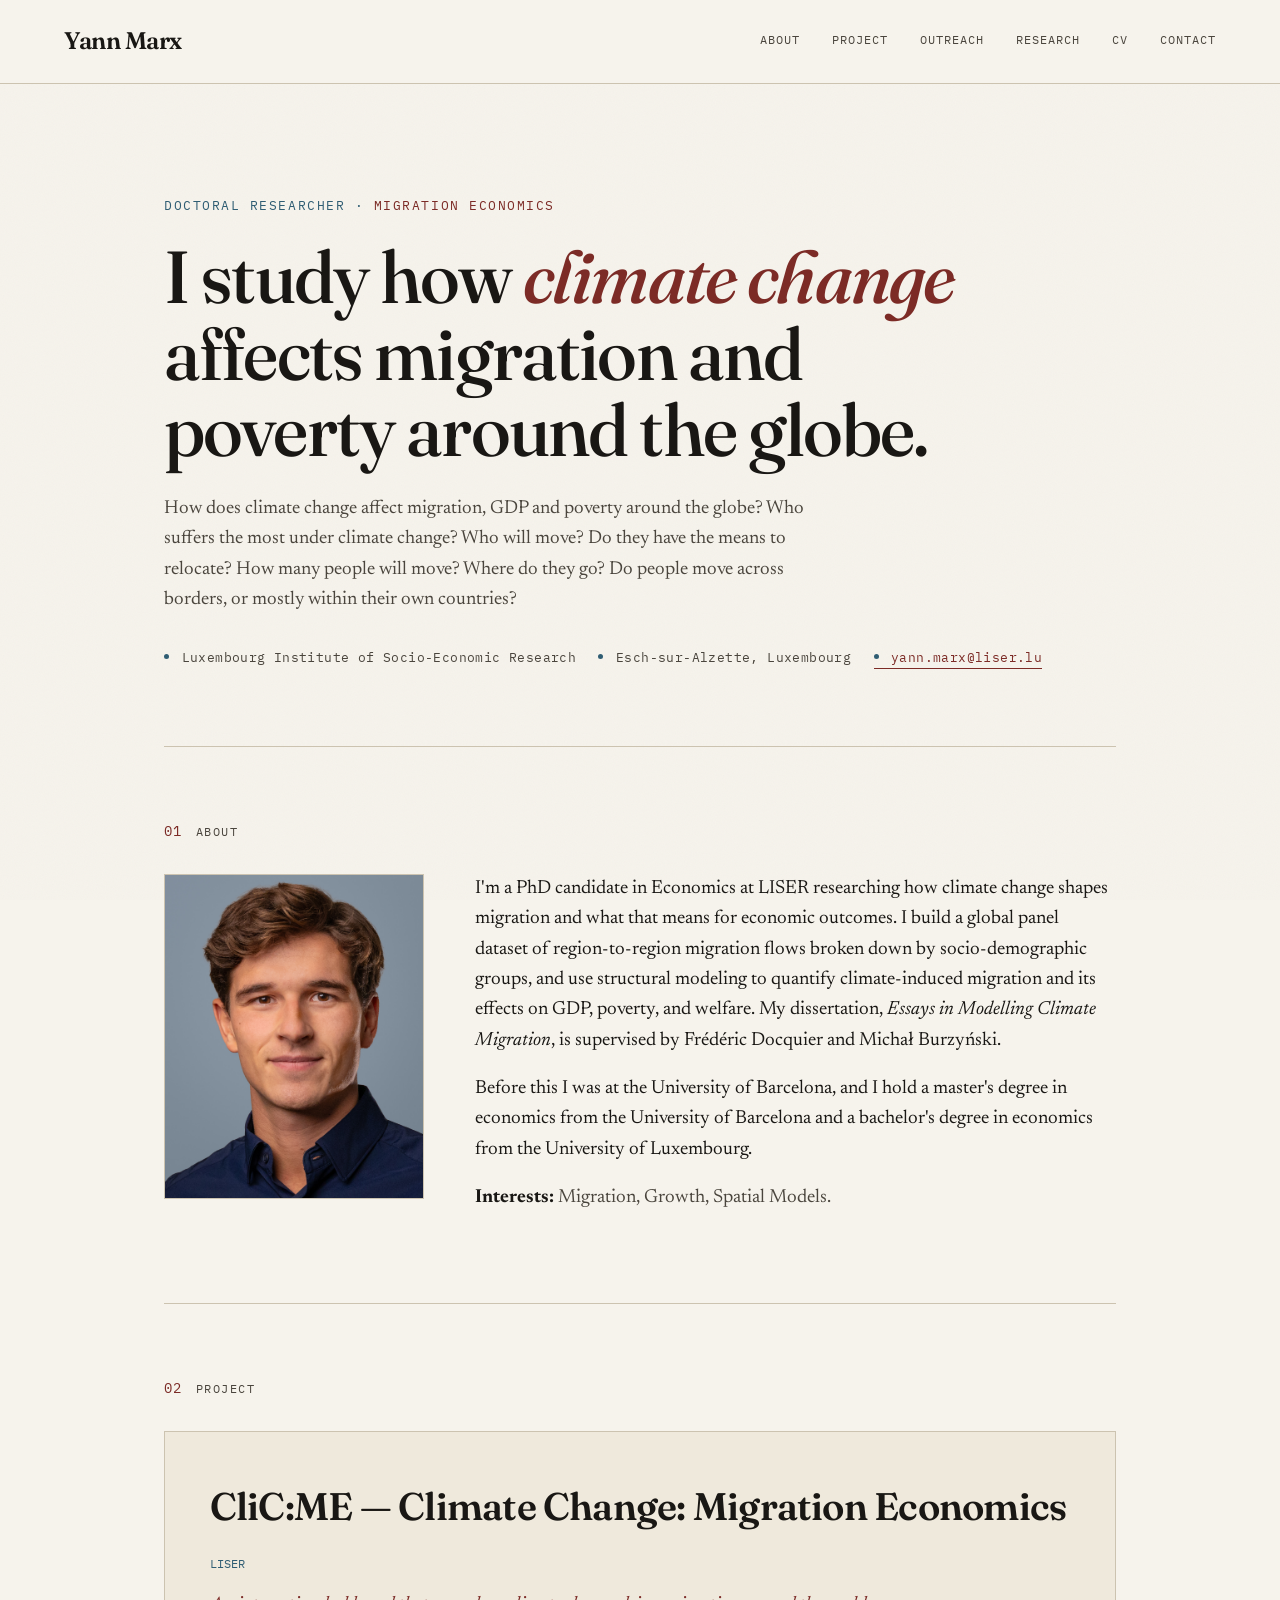
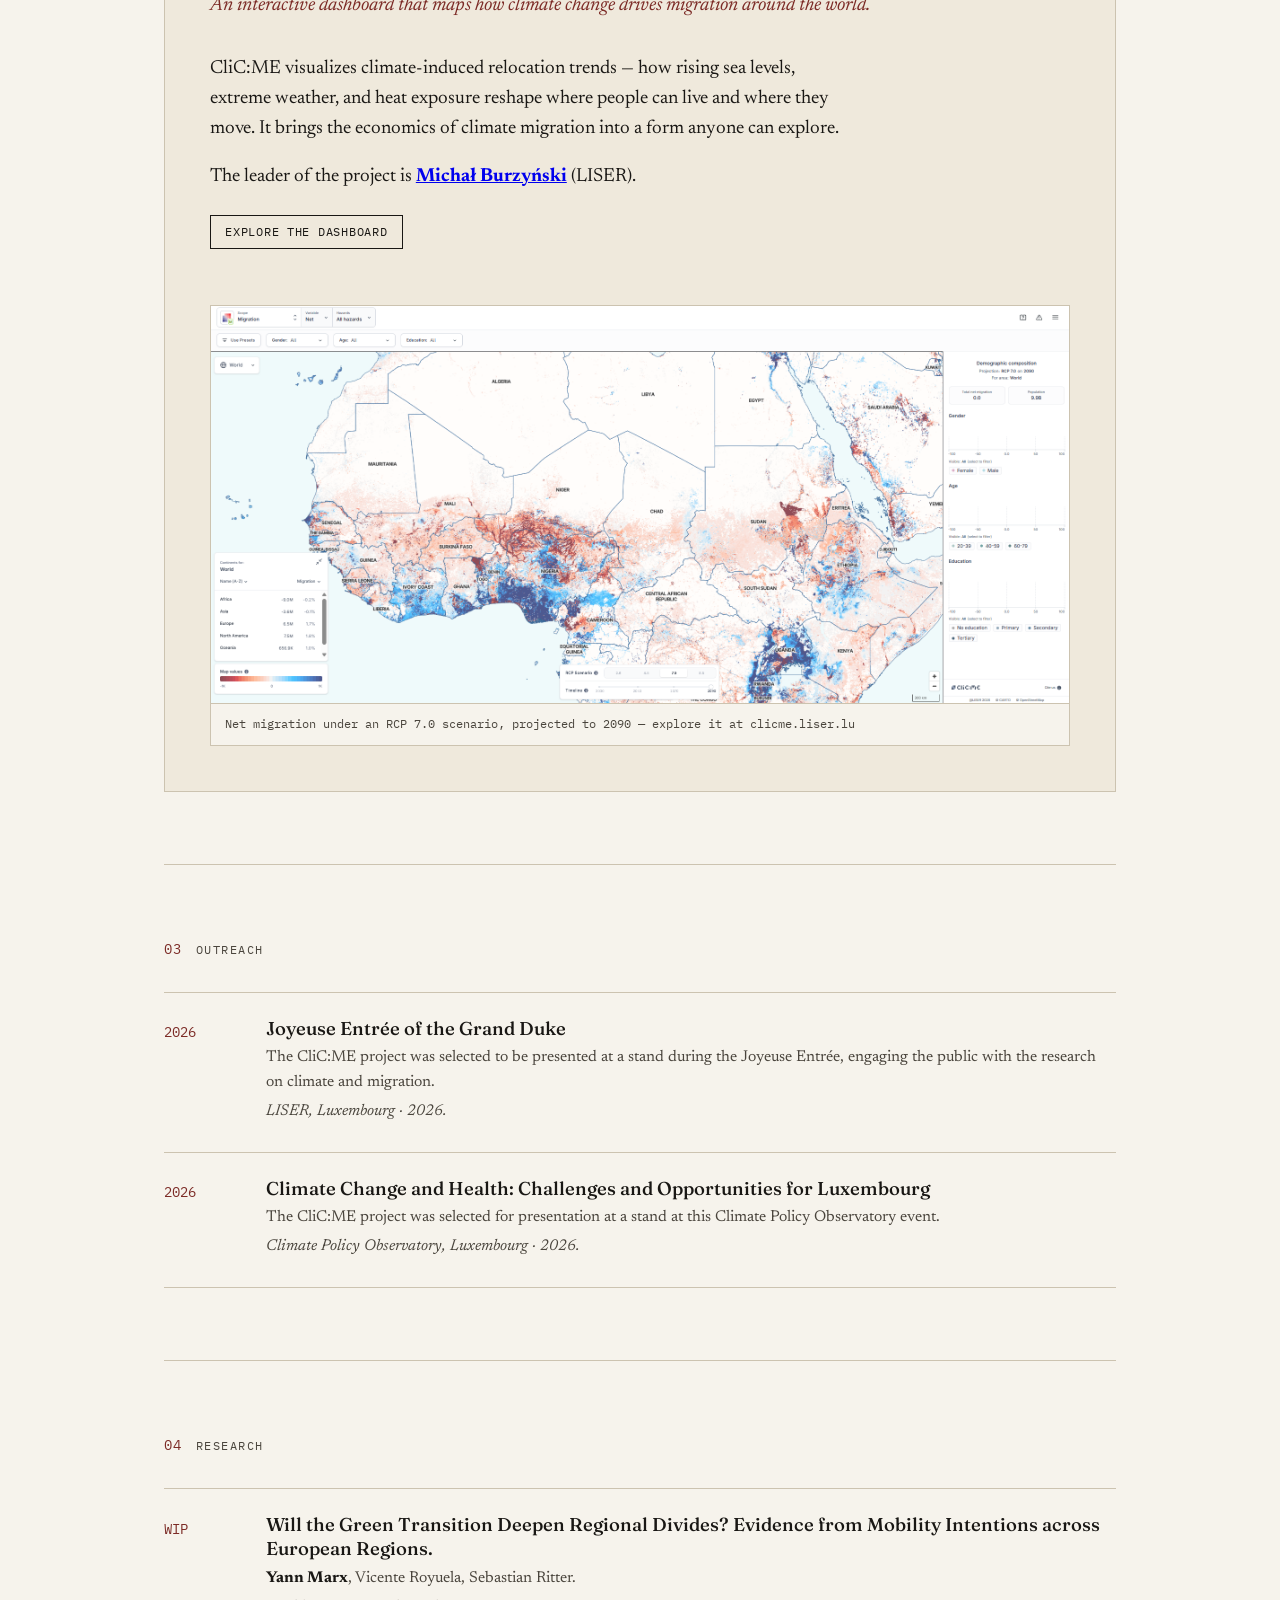
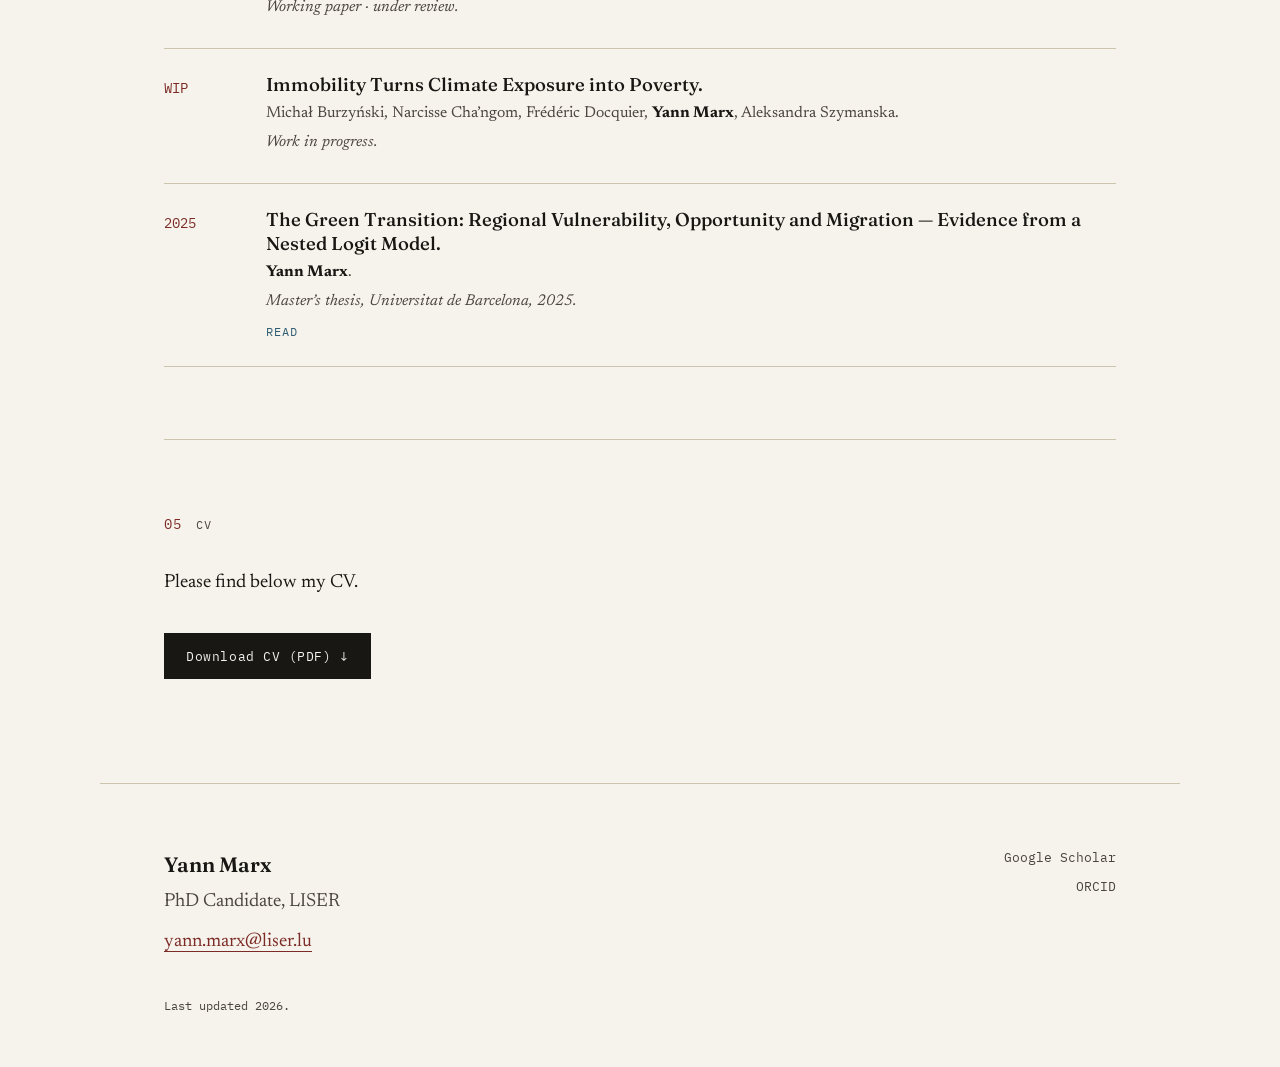
==== commit 90211804: "Remove 'Built for GitHub Pages' from footer" ====
--- a/index.html
+++ b/index.html
@@ -183,7 +183,7 @@
         <a href="https://orcid.org/0009-0007-8915-7512">ORCID</a>
       </nav>
     </div>
-    <p class="colophon">Built for GitHub Pages. Last updated 2026.</p>
+    <p class="colophon"> Last updated 2026.</p>
   </footer>
 
   <script>
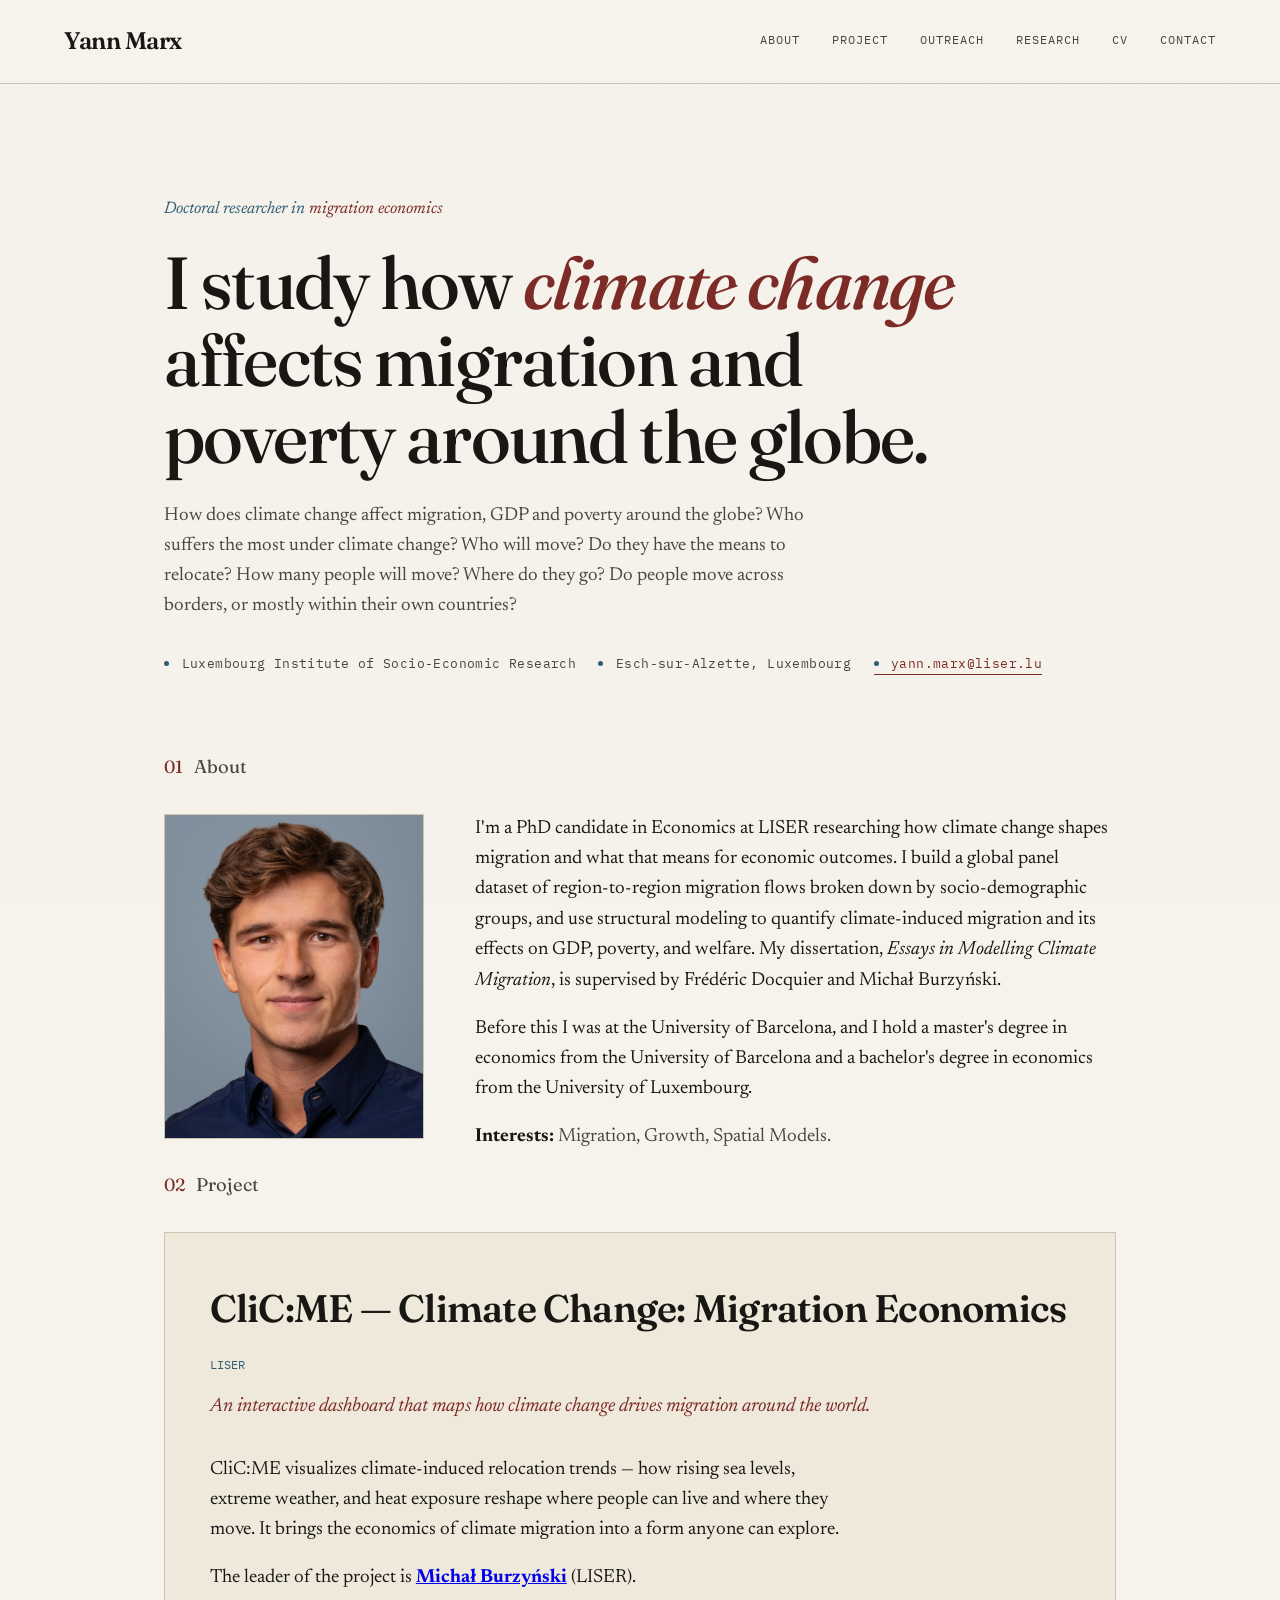
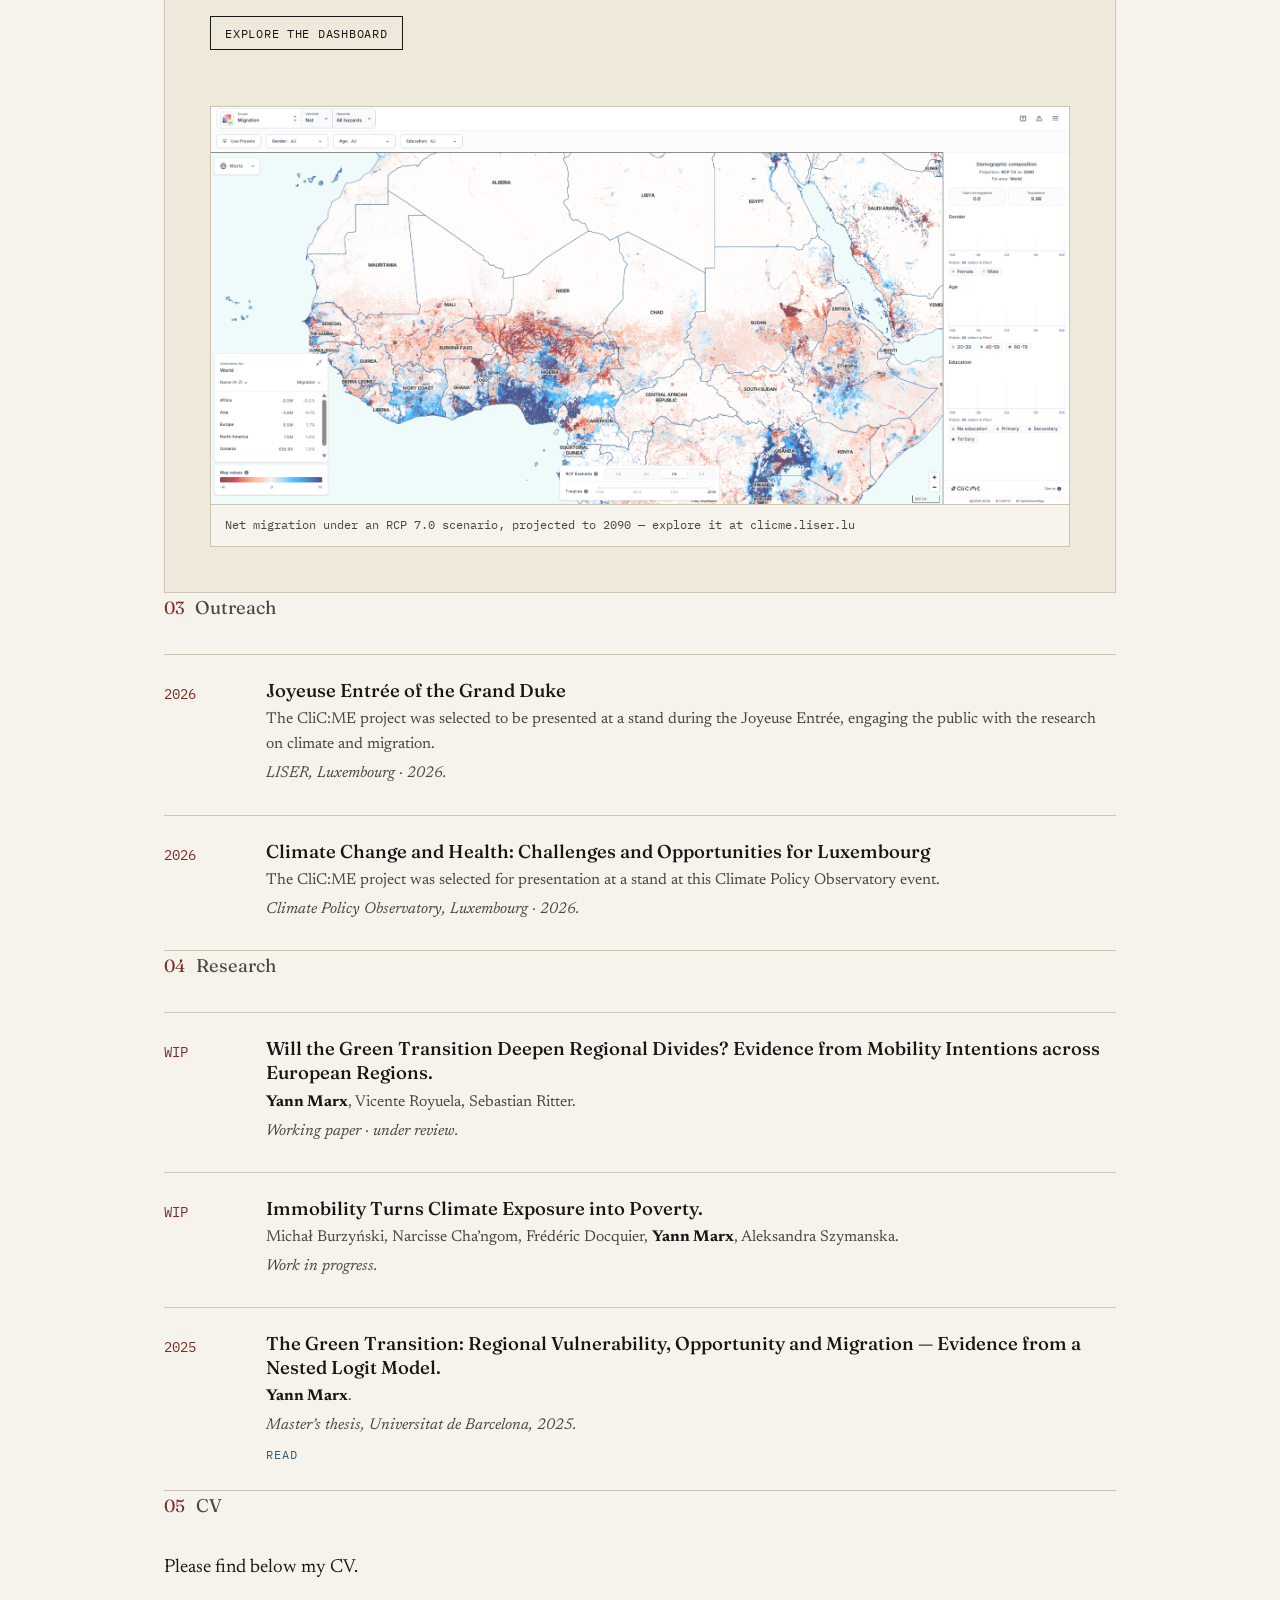
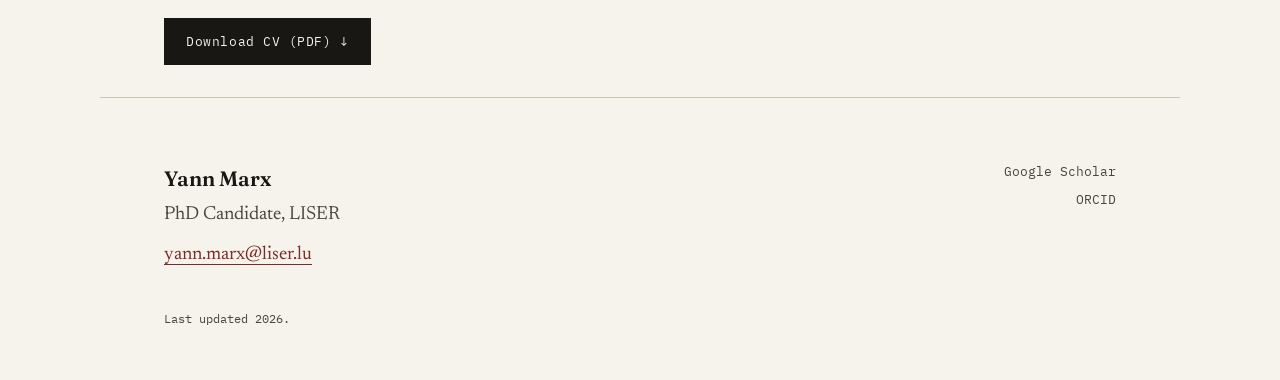
==== commit 816730b3: "Update phrasing for doctoral researcher description" ====
--- a/index.html
+++ b/index.html
@@ -4,11 +4,37 @@
   <meta charset="UTF-8" />
   <meta name="viewport" content="width=device-width, initial-scale=1.0" />
   <title>Yann Marx — Research</title>
-  <meta name="description" content="Academic profile and research of Yann Marx." />
+  <meta name="description" content="Yann Marx is a PhD candidate in economics at LISER (Luxembourg) researching how climate change affects migration and poverty." />
+  <link rel="canonical" href="https://yannm05.github.io/" />
   <link rel="preconnect" href="https://fonts.googleapis.com" />
   <link rel="preconnect" href="https://fonts.gstatic.com" crossorigin />
   <link href="https://fonts.googleapis.com/css2?family=Fraunces:opsz,wght@9..144,400;9..144,500;9..144,600&family=Newsreader:ital,opsz,wght@0,6..72,400;0,6..72,500;1,6..72,400&family=IBM+Plex+Mono:wght@400;500&display=swap" rel="stylesheet" />
   <link rel="stylesheet" href="assets/css/style.css" />
+  <script type="application/ld+json">
+  {
+    "@context": "https://schema.org",
+    "@type": "Person",
+    "name": "Yann Marx",
+    "url": "https://yannm05.github.io/",
+    "image": "https://yannm05.github.io/assets/img/portrait.jpg",
+    "email": "mailto:yann.marx@liser.lu",
+    "jobTitle": "PhD Candidate in Economics",
+    "affiliation": {
+      "@type": "Organization",
+      "name": "Luxembourg Institute of Socio-Economic Research (LISER)",
+      "url": "https://www.liser.lu/"
+    },
+    "alumniOf": [
+      { "@type": "CollegeOrUniversity", "name": "University of Barcelona" },
+      { "@type": "CollegeOrUniversity", "name": "University of Luxembourg" }
+    ],
+    "knowsAbout": ["Migration economics", "Climate migration", "Economic growth", "Spatial models"],
+    "sameAs": [
+      "https://orcid.org/0009-0007-8915-7512",
+      "https://scholar.google.com/citations?user=q0lCUNcAAAAJ"
+    ]
+  }
+  </script>
 </head>
 <body>
   <div class="grain" aria-hidden="true"></div>
@@ -29,7 +55,7 @@
 
     <!-- HERO -->
     <section class="hero">
-      <p class="eyebrow">Doctoral Researcher &middot; <span class="field">Migration Economics</span></p>
+      <p class="eyebrow">Doctoral researcher in <span class="field">migration economics</span></p>
       <h1 class="display">
         I study how <em>climate&nbsp;change</em><br />
         affects migration and poverty around the globe.
@@ -49,8 +75,7 @@
       <div class="block-label"><span>01</span> About</div>
       <div class="block-body two-col">
         <div class="portrait">
-          <img src="assets/img/portrait.jpg" alt="Portrait of Yann Marx" onerror="this.style.display='none';this.parentNode.classList.add('portrait--empty')" />
-          <span class="portrait-fallback">Your photo &rarr;<br />assets/img/portrait.jpg</span>
+          <img src="assets/img/portrait.jpg" alt="Portrait of Yann Marx" />
         </div>
         <div class="prose">
           <p>
--- a/assets/css/style.css
+++ b/assets/css/style.css
@@ -63,8 +63,8 @@
 /* ---------- Hero ---------- */
 .hero { padding: clamp(3.5rem, 9vw, 7rem) 0 clamp(3rem, 6vw, 5rem); }
 .eyebrow {
-  font-family: "IBM Plex Mono", monospace; font-size: .8rem;
-  text-transform: uppercase; letter-spacing: .12em; color: var(--marginalia);
+  font-family: "Newsreader", Georgia, serif; font-size: 1.05rem;
+  font-style: italic; letter-spacing: 0; color: var(--marginalia);
   margin: 0 0 1.4rem;
 }
 .eyebrow .field { color: var(--oxblood); }
@@ -85,13 +85,12 @@
 .meta-item.link { color: var(--oxblood); text-decoration: none; border-bottom: 1px solid currentColor; }
 
 /* ---------- Blocks ---------- */
-.block { padding: clamp(2.6rem, 6vw, 4.5rem) 0; border-top: 1px solid var(--rule); }
 .block-label {
-  font-family: "IBM Plex Mono", monospace; font-size: .78rem;
-  text-transform: uppercase; letter-spacing: .12em; color: var(--ink-soft);
-  margin-bottom: 2rem; display: flex; align-items: baseline; gap: .8rem;
+  font-family: "Fraunces", serif; font-size: 1.15rem;
+  text-transform: none; letter-spacing: 0; color: var(--ink-soft);
+  margin-bottom: 2rem; display: flex; align-items: baseline; gap: .7rem;
 }
-.block-label span { color: var(--oxblood); font-size: .9rem; }
+.block-label span { color: var(--oxblood); font-size: 1.1rem; }
 .prose { max-width: var(--measure); }
 .prose p { margin: 0 0 1.1rem; }
 .interests { font-family: "Newsreader", serif; color: var(--ink-soft); }
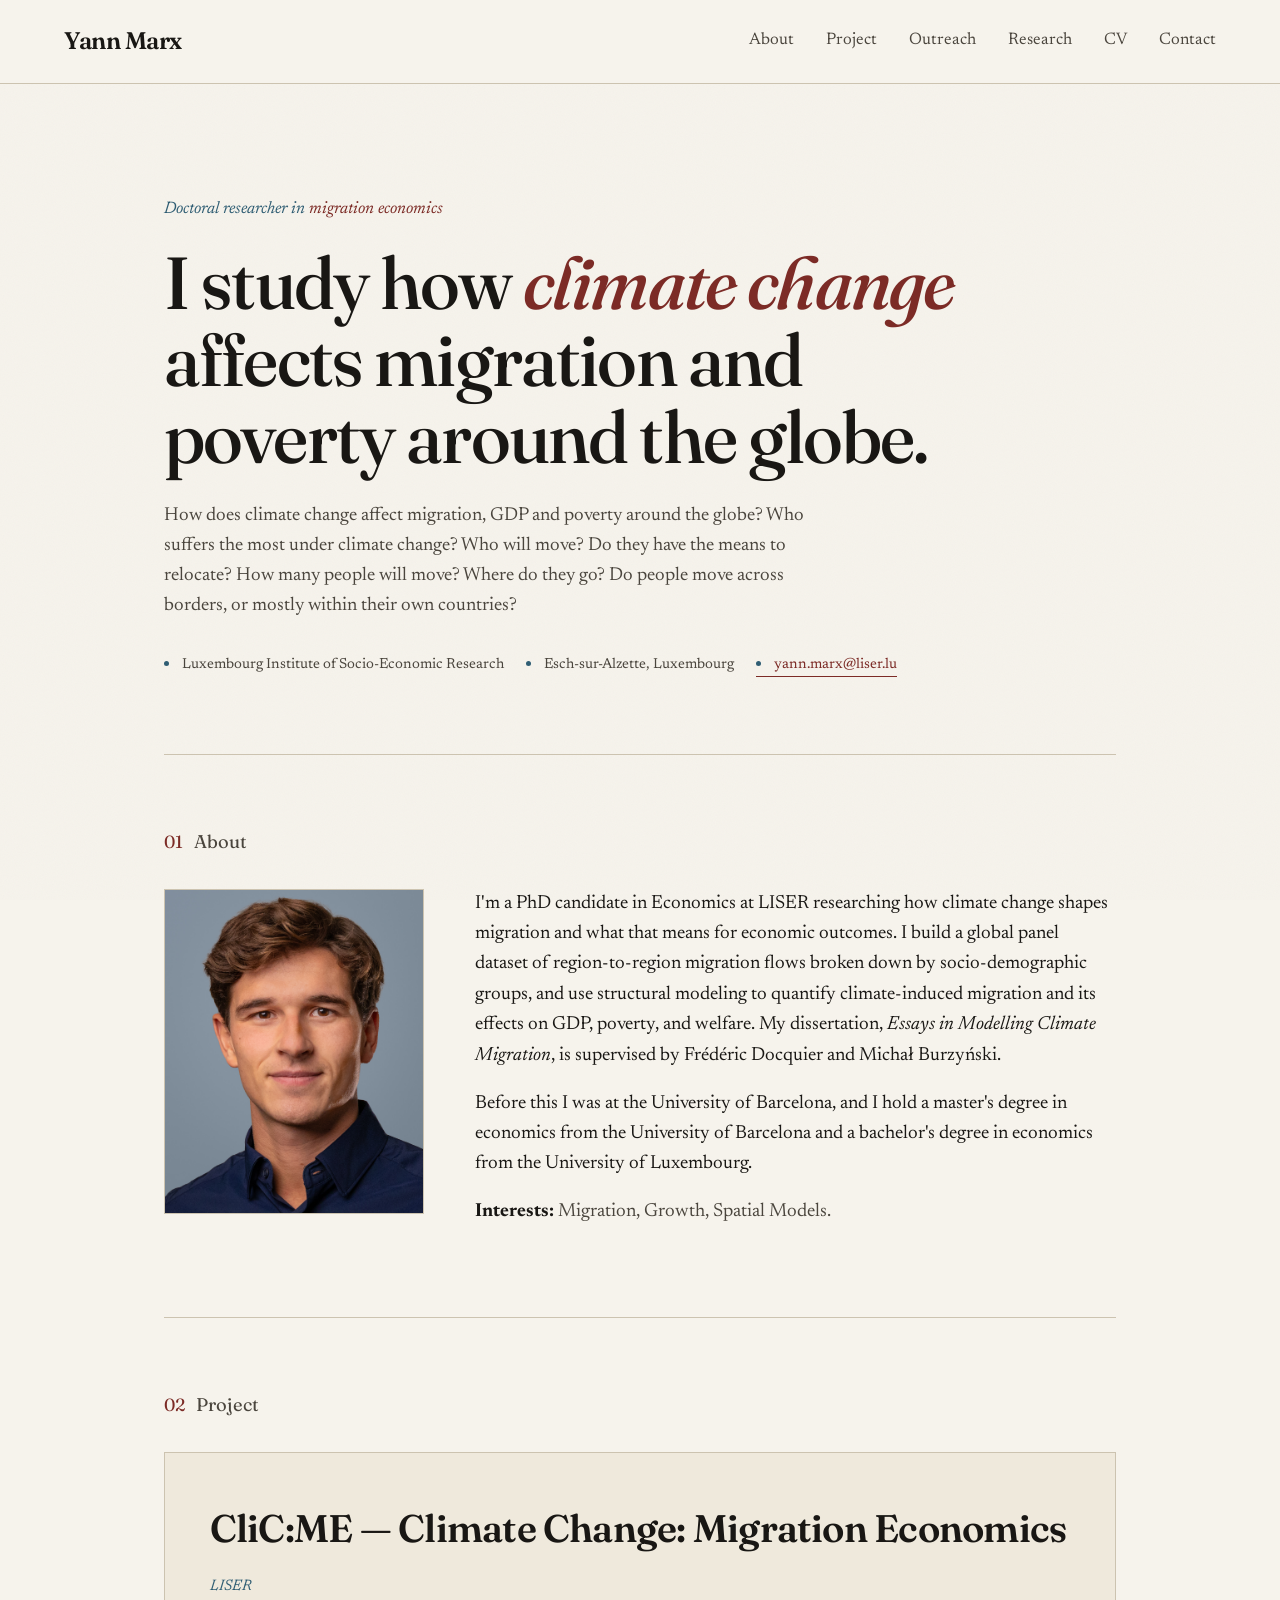
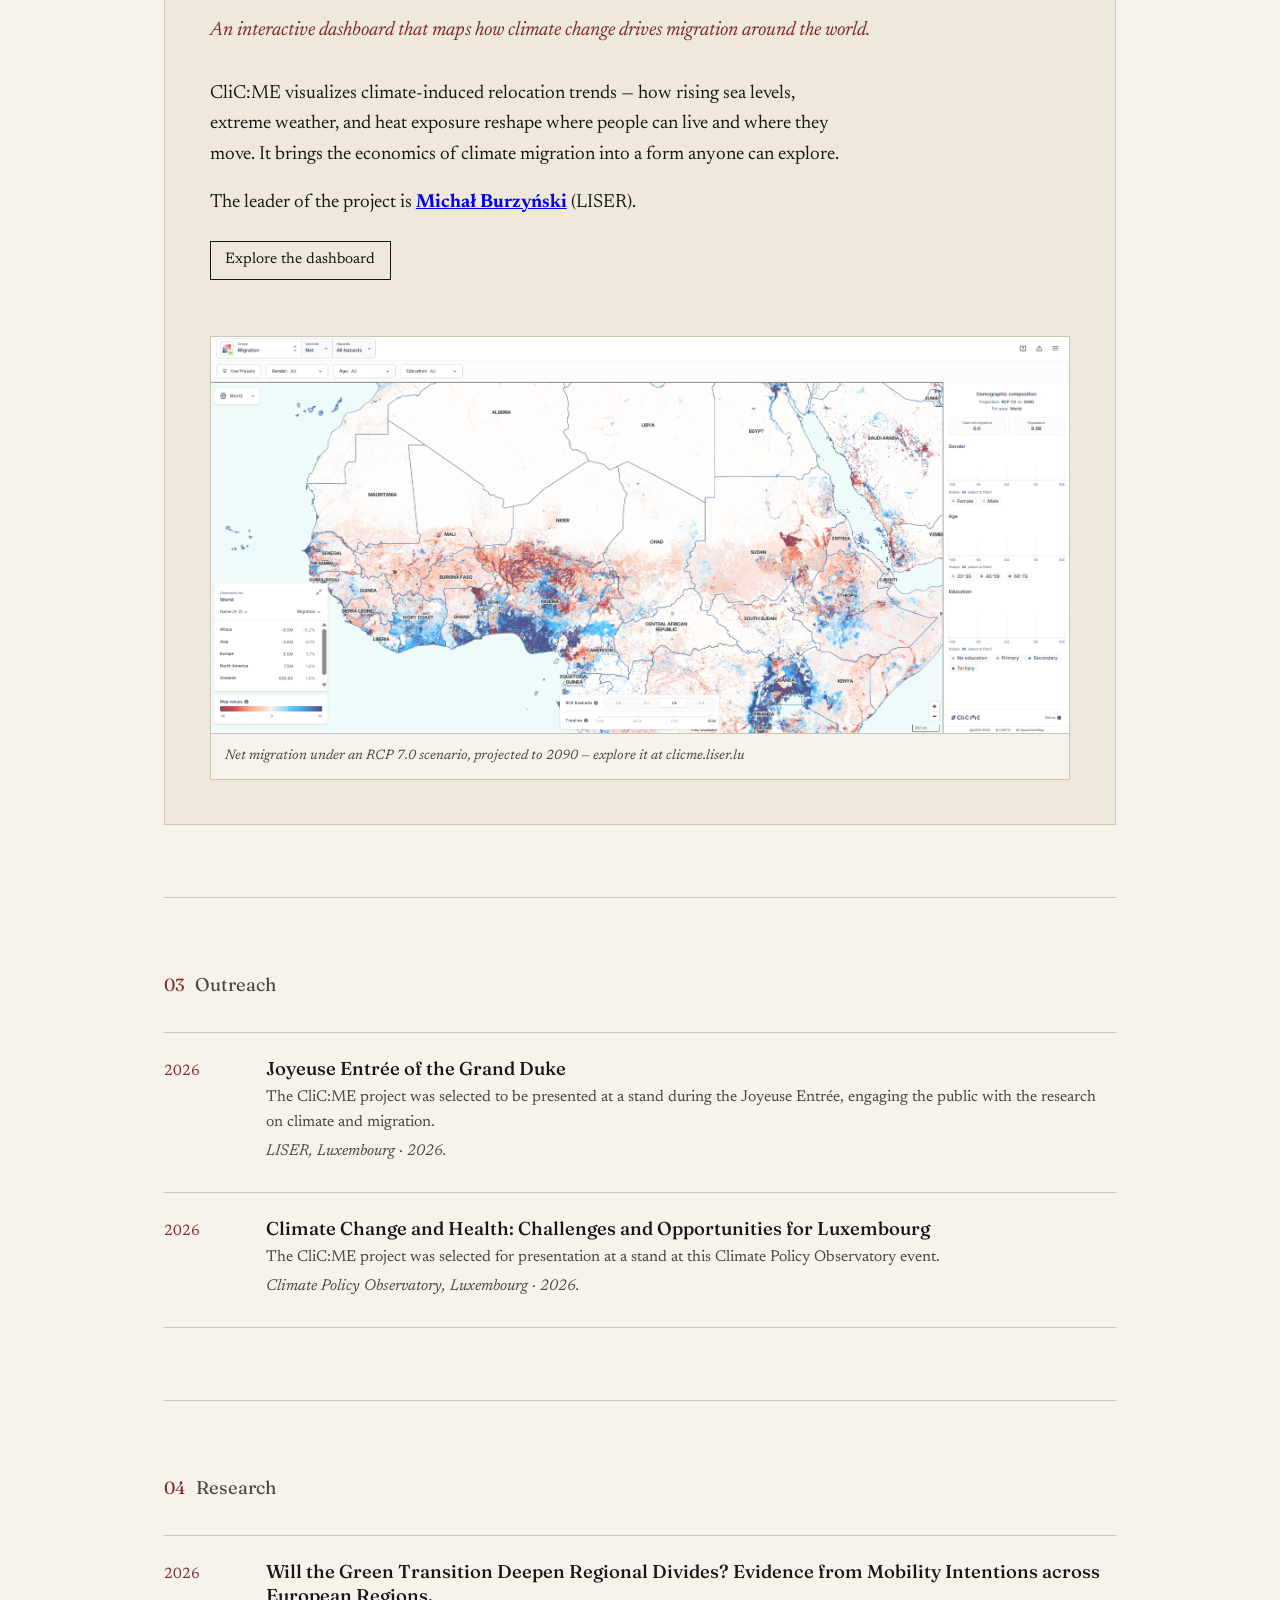
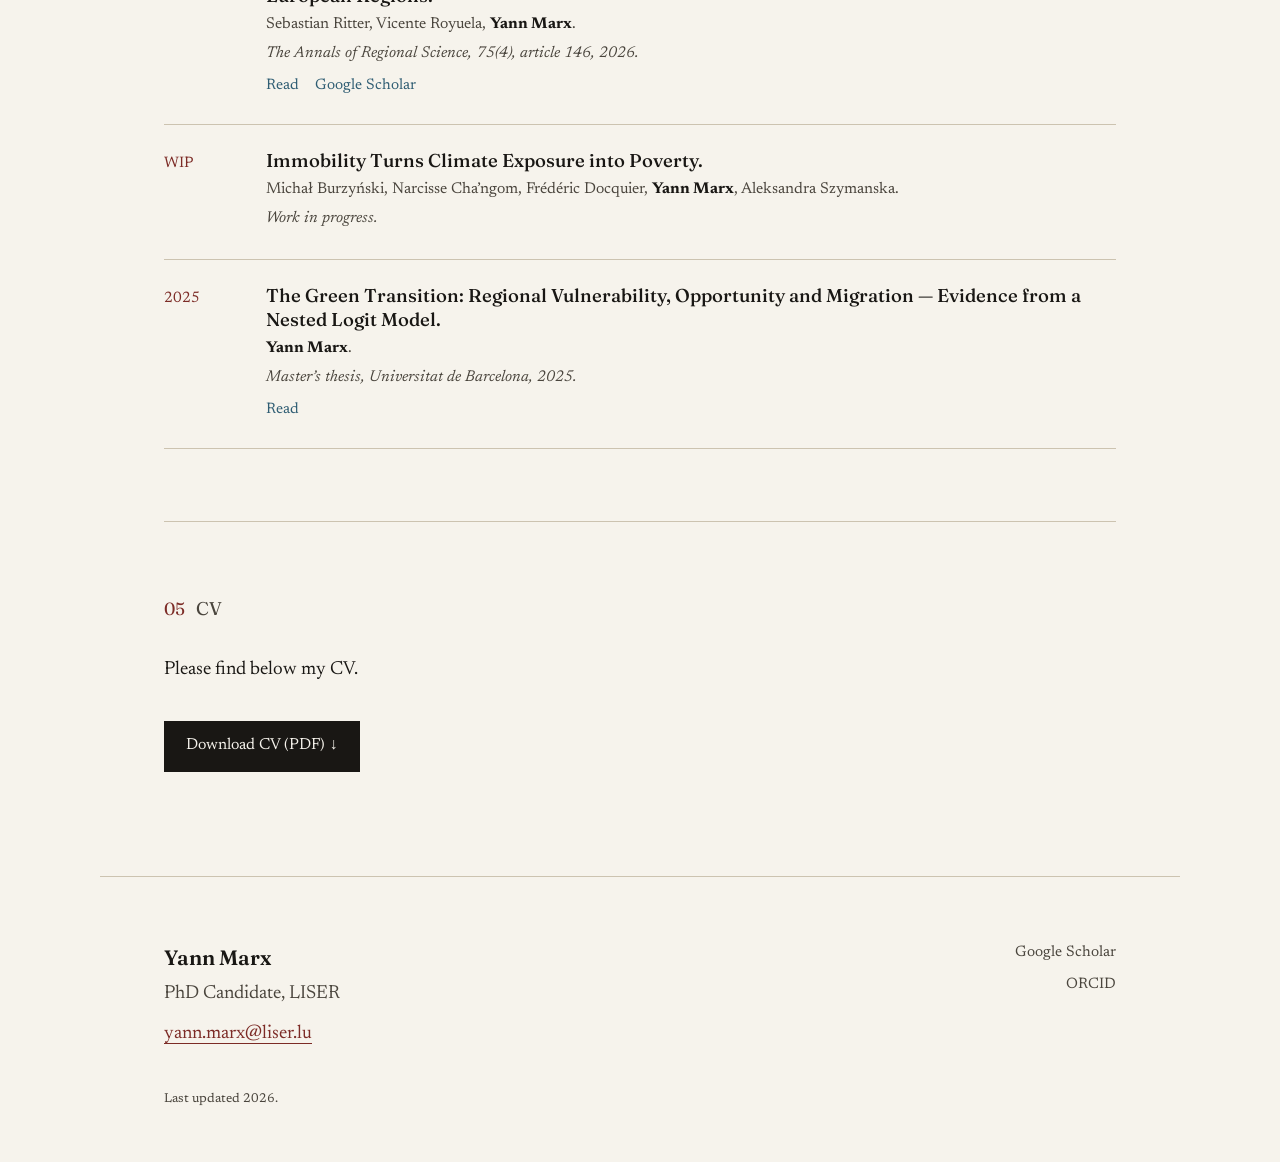
==== commit bb312a80: "Revise publication entry for accuracy Updated publication details with correct year and authors." ====
--- a/index.html
+++ b/index.html
@@ -151,16 +151,20 @@
       </ol>
     </section>
 
-    <!-- PUBLICATIONS -->
+        <!-- PUBLICATIONS -->
     <section id="publications" class="block">
       <div class="block-label"><span>04</span> Research</div>
       <ol class="pub-list">
         <li class="pub">
-          <span class="pub-year">WIP</span>
+          <span class="pub-year">2026</span>
           <div class="pub-body">
             <p class="pub-title">Will the Green Transition Deepen Regional Divides? Evidence from Mobility Intentions across European Regions.</p>
-            <p class="pub-authors"><strong>Yann Marx</strong>, Vicente Royuela, Sebastian Ritter.</p>
-            <p class="pub-venue">Working paper &middot; under review.</p>
+            <p class="pub-authors">Sebastian Ritter, Vicente Royuela, <strong>Yann Marx</strong>.</p>
+            <p class="pub-venue"><em>The Annals of Regional Science</em>, 75(4), article 146, 2026.</p>
+            <div class="pub-links">
+              <a href="https://doi.org/10.1007/XXXXX" target="_blank" rel="noopener">Read</a>
+              <a href="https://scholar.google.com/citations?view_op=view_citation&amp;hl=en&amp;user=q0lCUNcAAAAJ&amp;citation_for_view=q0lCUNcAAAAJ:9yKSN-GCB0IC" target="_blank" rel="noopener">Google Scholar</a>
+            </div>
           </div>
         </li>
         <li class="pub">
--- a/assets/css/style.css
+++ b/assets/css/style.css
@@ -1,6 +1,3 @@
-/* ============================================================
-   Palette — "field notebook": ink, oxblood, paper, sky-marginalia
-   ============================================================ */
 :root {
   --paper:      #f6f3ec;
   --paper-2:    #efe9dc;
@@ -26,7 +23,6 @@
   -webkit-font-smoothing: antialiased;
 }
 
-/* subtle paper grain */
 .grain {
   position: fixed; inset: 0; pointer-events: none; z-index: 0; opacity: .035;
   background-image: url("data:image/svg+xml,%3Csvg xmlns='http://www.w3.org/2000/svg' width='120' height='120'%3E%3Cfilter id='n'%3E%3CfeTurbulence type='fractalNoise' baseFrequency='.9' numOctaves='2'/%3E%3C/filter%3E%3Crect width='100%25' height='100%25' filter='url(%23n)'/%3E%3C/svg%3E");
@@ -34,7 +30,6 @@
 
 main, .site-head, .site-foot { position: relative; z-index: 1; }
 
-/* ---------- Header ---------- */
 .site-head {
   display: flex; align-items: center; justify-content: space-between;
   padding: 1.4rem clamp(1.2rem, 5vw, 4rem);
@@ -50,17 +45,15 @@
 .wordmark .dot { color: var(--oxblood); }
 .nav { display: flex; gap: clamp(.9rem, 2.5vw, 2rem); flex-wrap: wrap; }
 .nav a {
-  font-family: "IBM Plex Mono", monospace; font-size: .78rem;
-  text-transform: uppercase; letter-spacing: .08em;
+  font-family: "Newsreader", Georgia, serif; font-size: 1.05rem;
+  text-transform: none; letter-spacing: 0;
   color: var(--ink-soft); text-decoration: none; padding-bottom: 2px;
   border-bottom: 1px solid transparent; transition: .2s;
 }
 .nav a:hover { color: var(--oxblood); border-color: var(--oxblood); }
 
-/* ---------- Layout shell ---------- */
 main { max-width: 1080px; margin: 0 auto; padding: 0 clamp(1.2rem, 5vw, 4rem); }
 
-/* ---------- Hero ---------- */
 .hero { padding: clamp(3.5rem, 9vw, 7rem) 0 clamp(3rem, 6vw, 5rem); }
 .eyebrow {
   font-family: "Newsreader", Georgia, serif; font-size: 1.05rem;
@@ -77,14 +70,14 @@
 .lede { max-width: var(--measure); font-size: 1.18rem; color: var(--ink-soft); margin: 0 0 2rem; }
 .hero-meta { display: flex; flex-wrap: wrap; gap: 1.4rem; }
 .meta-item {
-  font-family: "IBM Plex Mono", monospace; font-size: .82rem;
-  letter-spacing: .03em; color: var(--ink-soft);
+  font-family: "Newsreader", Georgia, serif; font-size: .9rem;
+  letter-spacing: 0; color: var(--ink-soft);
   padding-left: 1.1rem; position: relative;
 }
 .meta-item::before { content: ""; position: absolute; left: 0; top: .55em; width: 5px; height: 5px; background: var(--marginalia); border-radius: 50%; }
 .meta-item.link { color: var(--oxblood); text-decoration: none; border-bottom: 1px solid currentColor; }
 
-/* ---------- Blocks ---------- */
+.block { padding: clamp(2.6rem, 6vw, 4.5rem) 0; border-top: 1px solid var(--rule); }
 .block-label {
   font-family: "Fraunces", serif; font-size: 1.15rem;
   text-transform: none; letter-spacing: 0; color: var(--ink-soft);
@@ -96,72 +89,66 @@
 .interests { font-family: "Newsreader", serif; color: var(--ink-soft); }
 .interests strong { color: var(--ink); }
 
-/* two-column about */
 .two-col { display: grid; grid-template-columns: minmax(0, 260px) 1fr; gap: clamp(1.5rem, 4vw, 3.5rem); align-items: start; }
 .portrait { position: relative; aspect-ratio: 4/5; background: var(--paper-2); border: 1px solid var(--rule); overflow: hidden; }
 .portrait img { width: 100%; height: 100%; object-fit: cover; display: block; }
 .portrait-fallback {
   position: absolute; inset: 0; display: none; align-items: center; justify-content: center; text-align: center;
-  font-family: "IBM Plex Mono", monospace; font-size: .72rem; color: var(--ink-soft); padding: 1rem; line-height: 1.6;
+  font-family: "Newsreader", Georgia, serif; font-size: .8rem; color: var(--ink-soft); padding: 1rem; line-height: 1.6;
 }
 .portrait--empty .portrait-fallback { display: flex; }
 
-/* ---------- Featured project ---------- */
 .block--feature .feature-card {
   background: var(--paper-2); border: 1px solid var(--rule);
   padding: clamp(1.6rem, 4vw, 2.8rem);
 }
 .feature-head { display: flex; align-items: baseline; justify-content: space-between; gap: 1rem; flex-wrap: wrap; }
 .feature-head h2 { font-family: "Fraunces", serif; font-weight: 600; font-size: clamp(1.6rem, 3.5vw, 2.4rem); letter-spacing: -.02em; margin: 0; }
-.feature-status { font-family: "IBM Plex Mono", monospace; font-size: .78rem; color: var(--marginalia); margin: 0; }
+.feature-status { font-family: "Newsreader", Georgia, serif; font-size: .95rem; font-style: italic; color: var(--marginalia); margin: 0; }
 .feature-lede { font-size: 1.24rem; font-style: italic; color: var(--oxblood); max-width: var(--measure); margin: 1rem 0 2rem; }
 .feature-grid { display: grid; grid-template-columns: 1fr 1fr; gap: clamp(1.5rem, 4vw, 3rem); align-items: start; }
 .feature-links { display: flex; gap: .6rem; flex-wrap: wrap; margin-top: 1.4rem; }
 .pill {
-  font-family: "IBM Plex Mono", monospace; font-size: .76rem; text-transform: uppercase; letter-spacing: .06em;
+  font-family: "Newsreader", Georgia, serif; font-size: .95rem; text-transform: none; letter-spacing: 0;
   text-decoration: none; color: var(--ink); border: 1px solid var(--ink); padding: .4rem .9rem; transition: .2s;
 }
 .pill:hover { background: var(--ink); color: var(--paper); }
 .feature-figure { margin: 0; border: 1px solid var(--rule); background: var(--paper); }
 .feature-figure img { width: 100%; display: block; }
-.feature-figure figcaption { font-family: "IBM Plex Mono", monospace; font-size: .72rem; color: var(--ink-soft); padding: .7rem .9rem; border-top: 1px solid var(--rule); }
+.feature-figure figcaption { font-family: "Newsreader", Georgia, serif; font-size: .85rem; font-style: italic; color: var(--ink-soft); padding: .7rem .9rem; border-top: 1px solid var(--rule); }
 .figure--empty img { display: none; }
 .figure--empty figcaption { min-height: 160px; display: flex; align-items: center; }
 
-/* ---------- Publications ---------- */
 .pub-list { list-style: none; margin: 0; padding: 0; }
 .pub { display: grid; grid-template-columns: 5rem 1fr; gap: 1.4rem; padding: 1.5rem 0; border-bottom: 1px solid var(--rule); }
 .pub:first-child { border-top: 1px solid var(--rule); }
-.pub-year { font-family: "IBM Plex Mono", monospace; font-size: .9rem; color: var(--oxblood); padding-top: .2rem; }
+.pub-year { font-family: "Newsreader", Georgia, serif; font-size: .95rem; color: var(--oxblood); padding-top: .2rem; }
 .pub-body p { margin: 0 0 .25rem; }
 .pub-title { font-family: "Fraunces", serif; font-weight: 500; font-size: 1.16rem; line-height: 1.3; }
 .pub-authors { color: var(--ink-soft); font-size: .98rem; }
 .pub-authors strong { color: var(--ink); }
 .pub-venue { font-style: italic; color: var(--ink-soft); font-size: .98rem; }
 .pub-links { display: flex; gap: 1rem; margin-top: .5rem; }
-.pub-links a { font-family: "IBM Plex Mono", monospace; font-size: .74rem; text-transform: uppercase; letter-spacing: .06em; color: var(--marginalia); text-decoration: none; border-bottom: 1px solid transparent; }
+.pub-links a { font-family: "Newsreader", Georgia, serif; font-size: .95rem; text-transform: none; letter-spacing: 0; color: var(--marginalia); text-decoration: none; border-bottom: 1px solid transparent; }
 .pub-links a:hover { border-color: var(--marginalia); }
 
-/* ---------- CV ---------- */
 .download {
-  display: inline-block; margin-top: 1rem; font-family: "IBM Plex Mono", monospace;
-  font-size: .82rem; letter-spacing: .04em; text-decoration: none;
+  display: inline-block; margin-top: 1rem; font-family: "Newsreader", Georgia, serif;
+  font-size: 1rem; letter-spacing: 0; text-decoration: none;
   color: var(--paper); background: var(--ink); padding: .8rem 1.4rem; transition: .2s;
 }
 .download:hover { background: var(--oxblood); }
 
-/* ---------- Footer ---------- */
 .site-foot { border-top: 1px solid var(--rule); margin-top: 2rem; padding: clamp(2.5rem, 6vw, 4rem) clamp(1.2rem, 5vw, 4rem) 2.5rem; max-width: 1080px; margin-left: auto; margin-right: auto; }
 .foot-grid { display: flex; justify-content: space-between; gap: 2rem; flex-wrap: wrap; }
 .foot-name { font-family: "Fraunces", serif; font-weight: 600; font-size: 1.3rem; margin: 0 0 .3rem; }
 .foot-line { color: var(--ink-soft); margin: 0 0 .6rem; }
 .foot-mail { color: var(--oxblood); text-decoration: none; border-bottom: 1px solid currentColor; }
 .foot-links { display: flex; flex-direction: column; gap: .5rem; align-items: flex-end; }
-.foot-links a { font-family: "IBM Plex Mono", monospace; font-size: .8rem; color: var(--ink-soft); text-decoration: none; }
+.foot-links a { font-family: "Newsreader", Georgia, serif; font-size: .95rem; color: var(--ink-soft); text-decoration: none; }
 .foot-links a:hover { color: var(--oxblood); }
-.colophon { font-family: "IBM Plex Mono", monospace; font-size: .72rem; color: var(--ink-soft); margin-top: 2.5rem; }
+.colophon { font-family: "Newsreader", Georgia, serif; font-size: .8rem; color: var(--ink-soft); margin-top: 2.5rem; }
 
-/* ---------- Responsive ---------- */
 @media (max-width: 720px) {
   body { font-size: 18px; }
   .two-col { grid-template-columns: 1fr; }
@@ -176,10 +163,8 @@
   * { transition: none !important; }
 }
 
-/* keyboard focus */
 a:focus-visible { outline: 2px solid var(--marginalia); outline-offset: 3px; }
 
-/* full-width figure inside a feature card */
 .feature-prose { max-width: var(--measure); }
 .feature-figure--wide { margin-top: 3.5rem; }
 .feature-figure--wide img { width: 100%; height: auto; display: block; }
